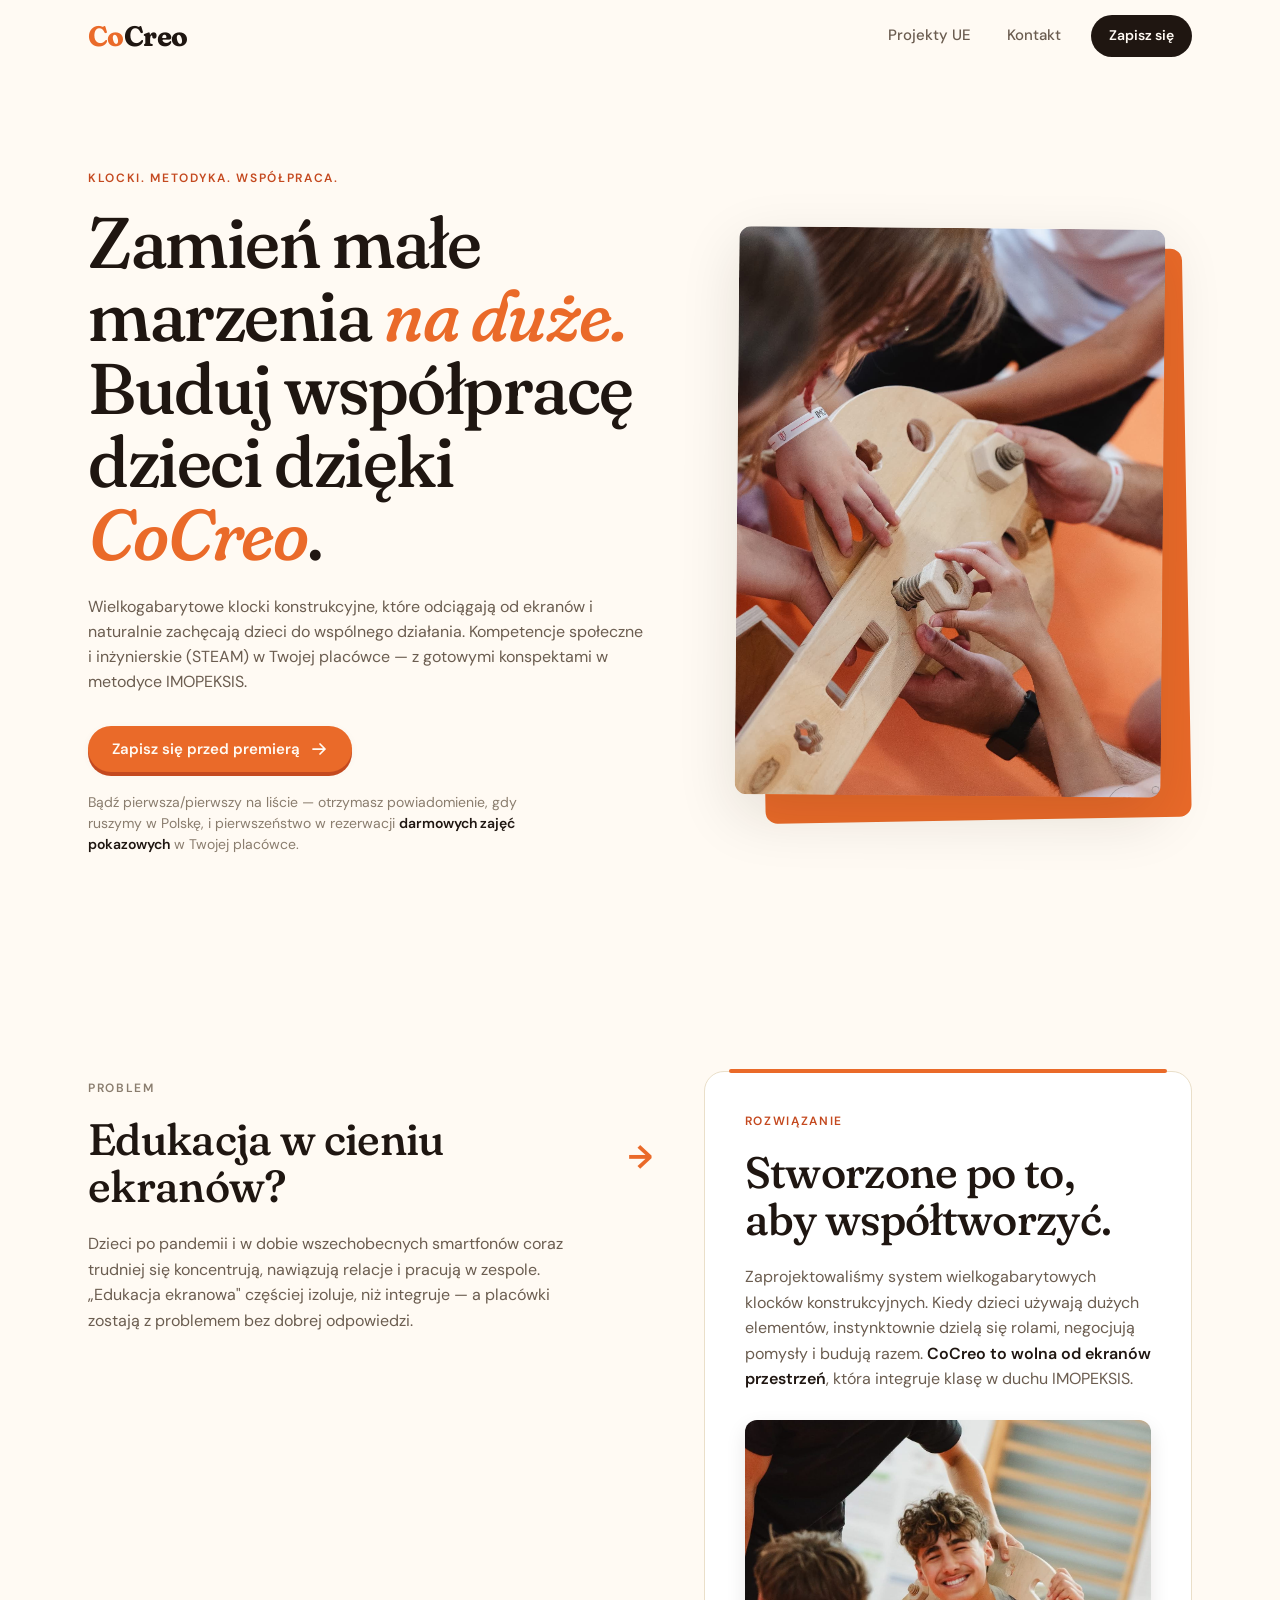
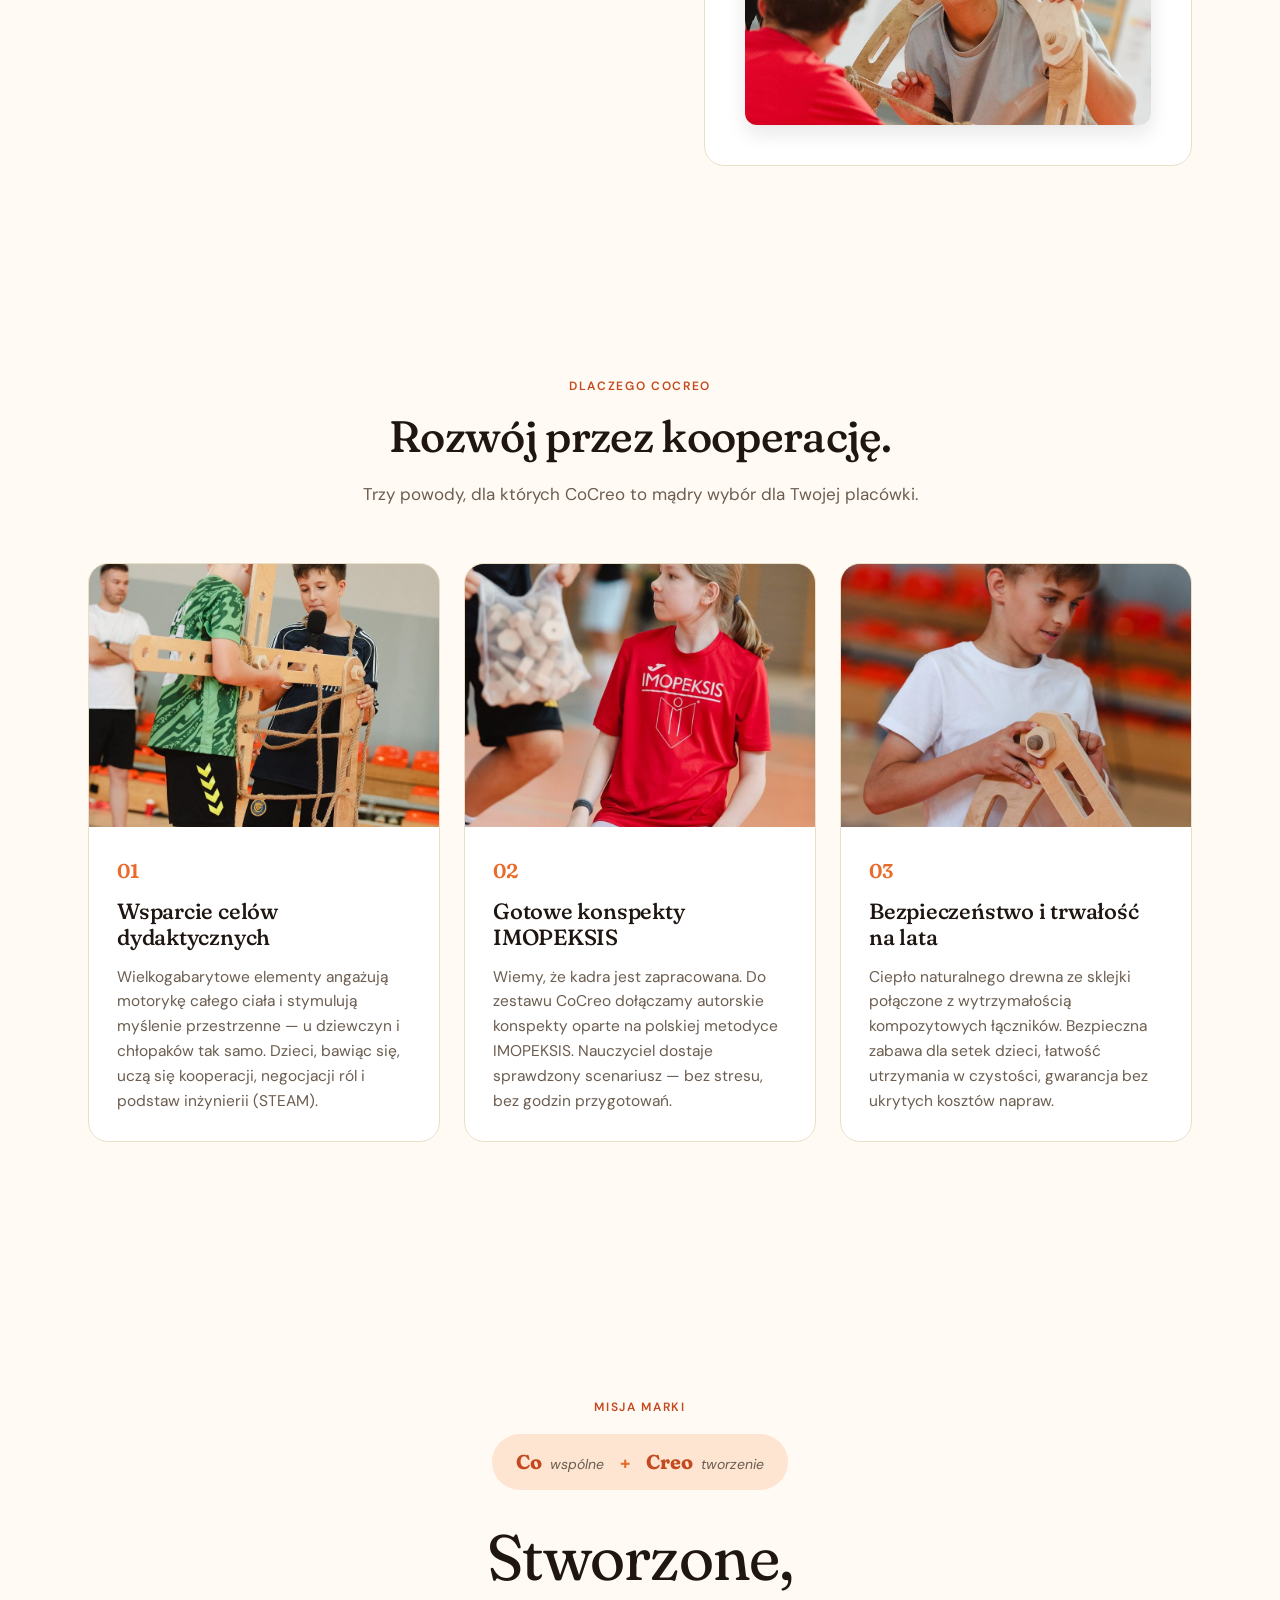
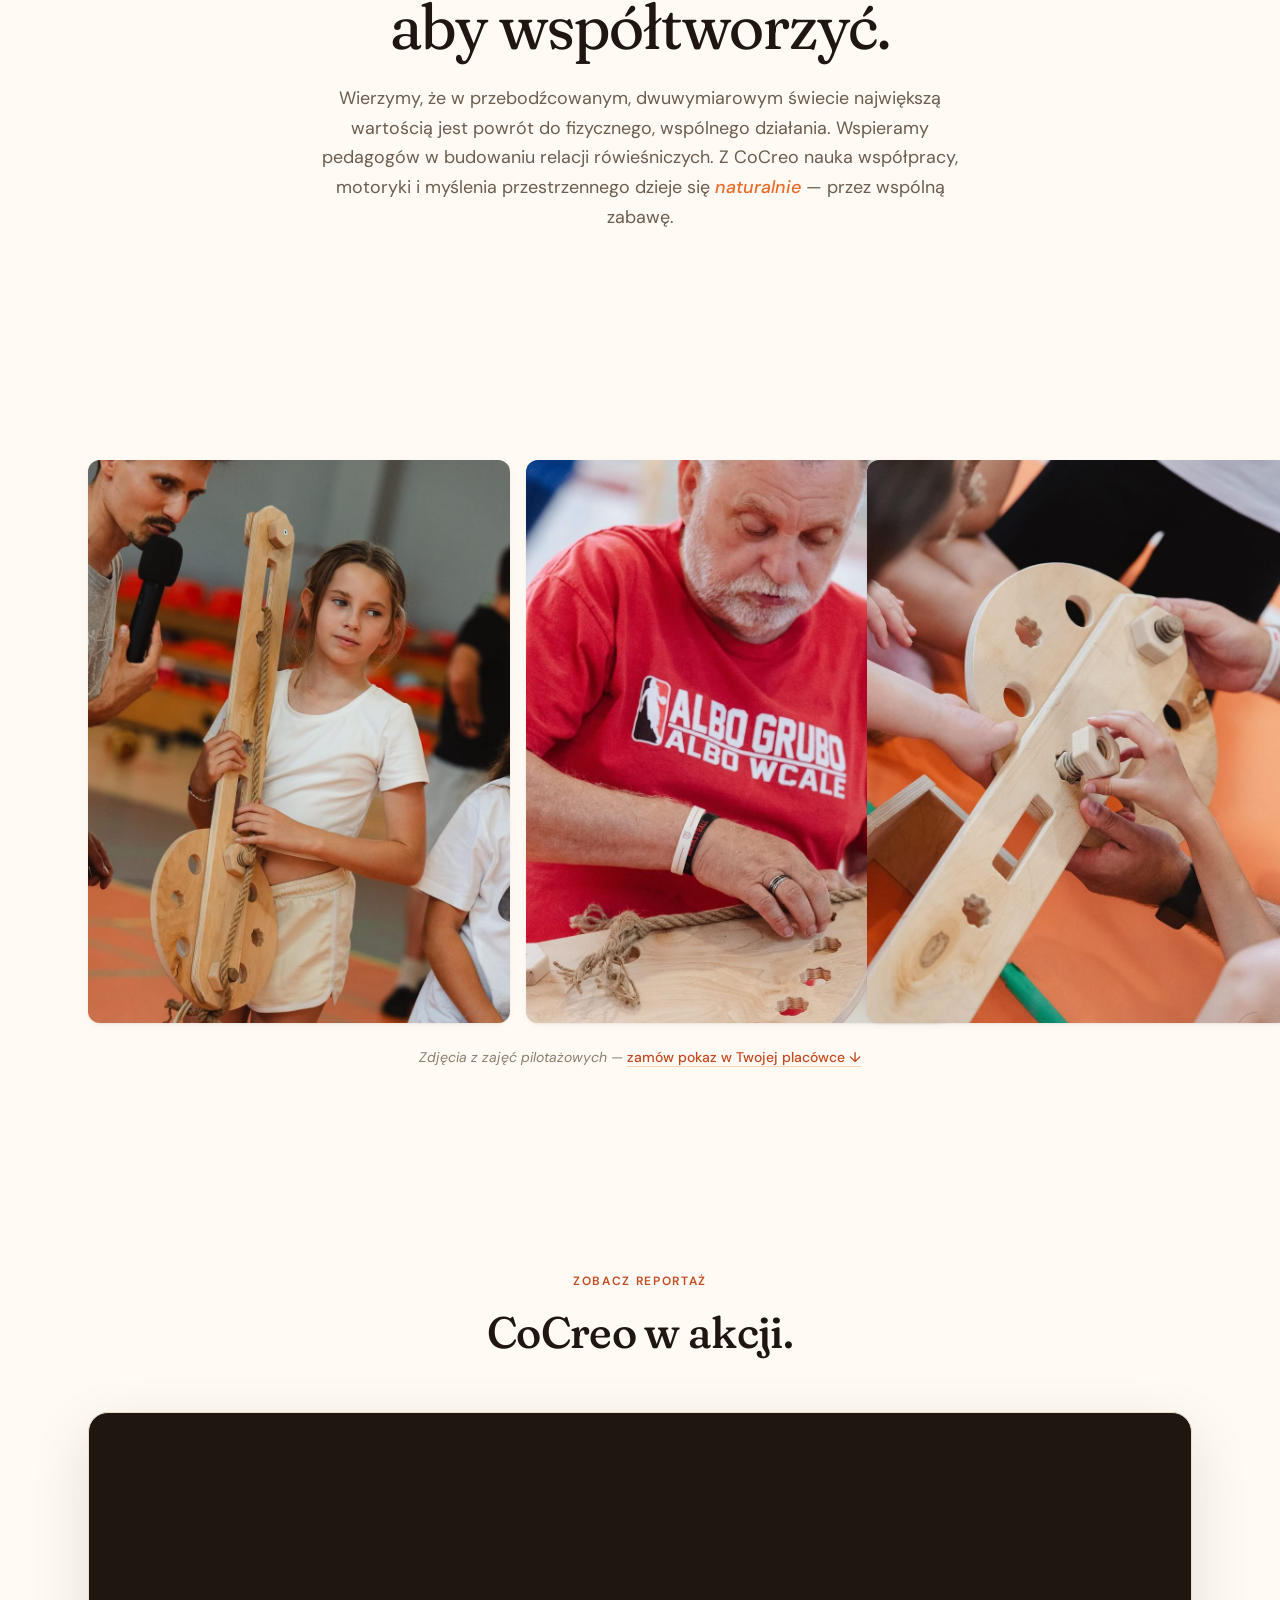
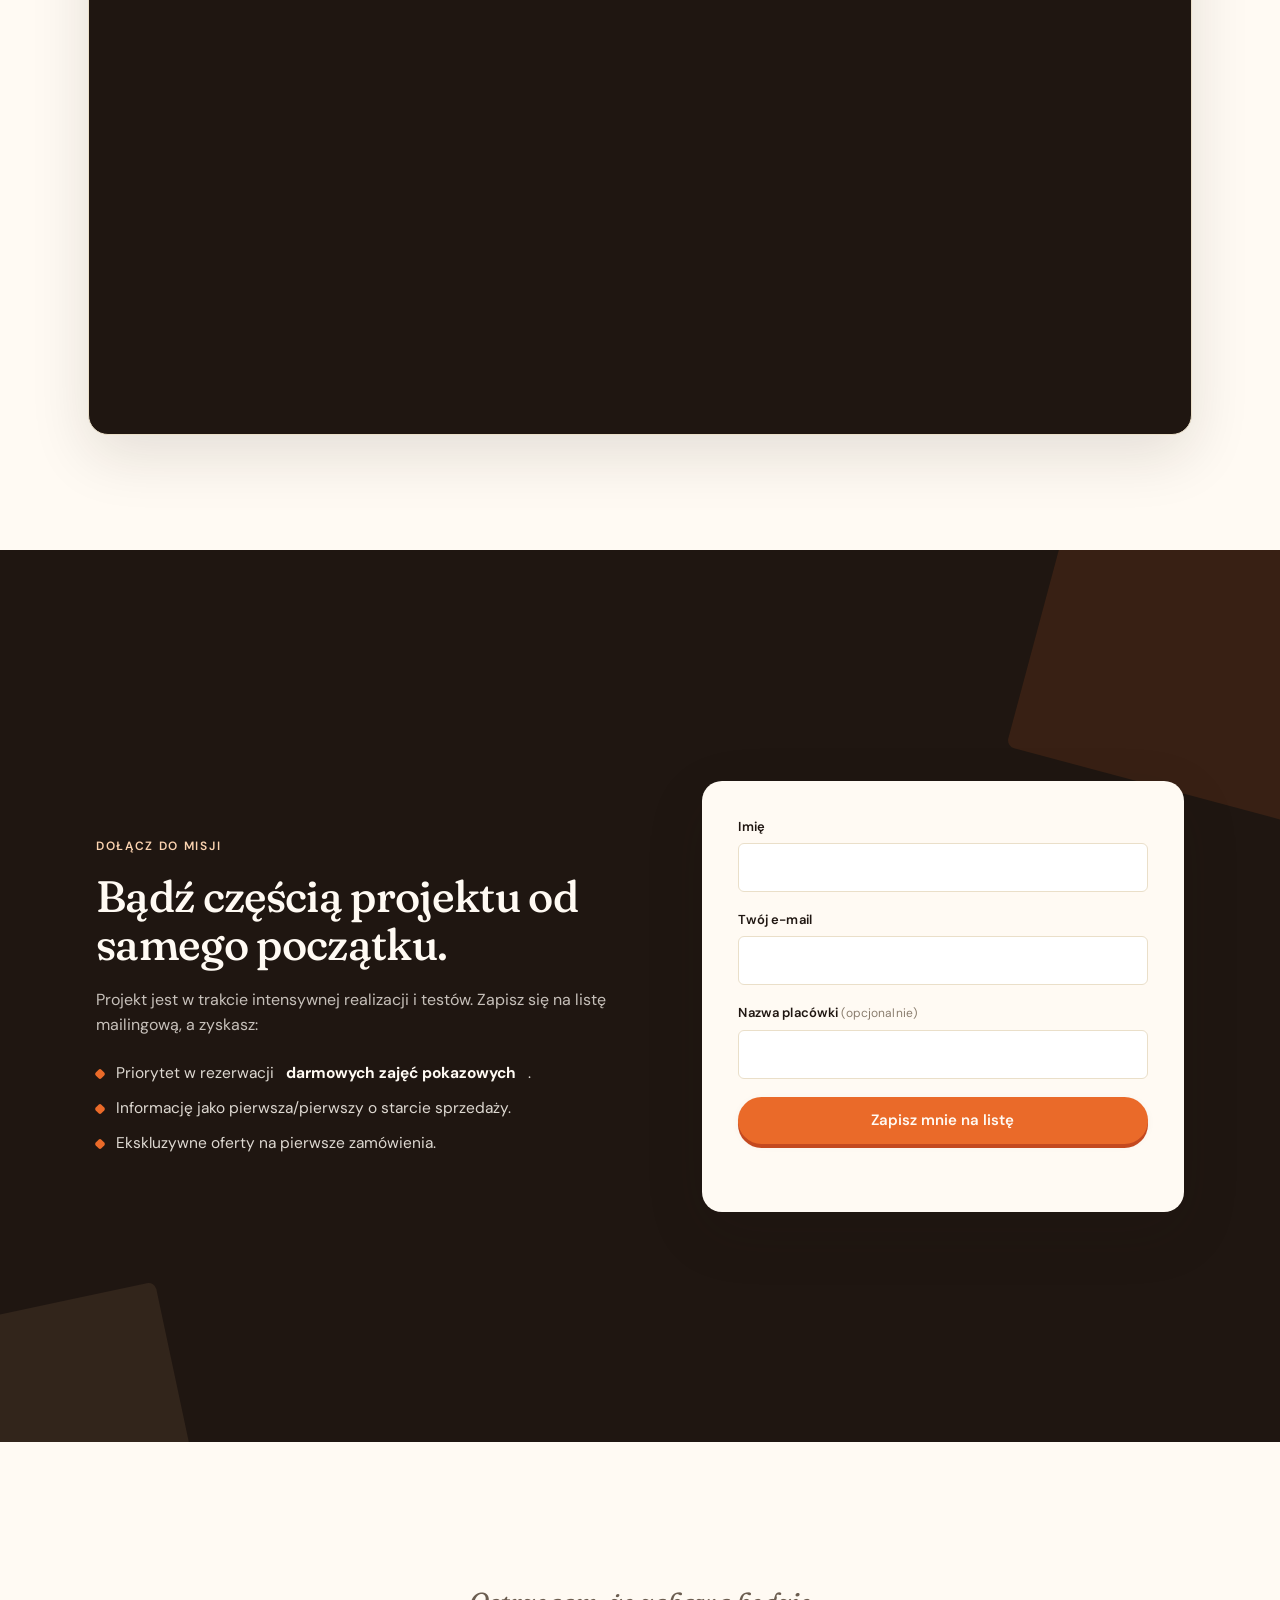
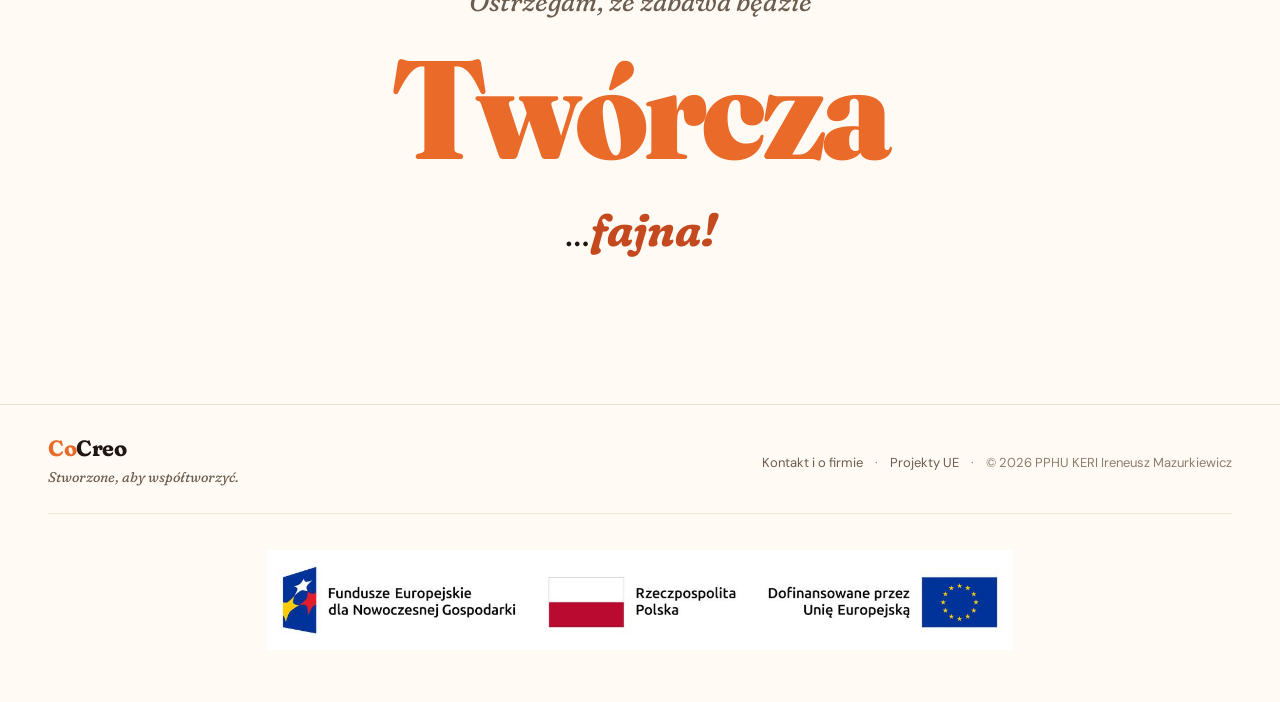
==== index.html @ 801288c1 "Dodanie plików wejściowych" ====
<!DOCTYPE html>
<html lang="pl">
<head>
  <meta charset="UTF-8" />
  <meta name="viewport" content="width=device-width, initial-scale=1.0" />
  <title>CoCreo — Stworzone, aby współtworzyć</title>
  <meta name="description" content="Wielkogabarytowe drewniane klocki konstrukcyjne CoCreo. Wsparcie kompetencji społecznych i STEAM w przedszkolach i szkołach — z gotowymi konspektami w metodyce IMOPEKSIS." />

  <!-- Open Graph -->
  <meta property="og:type" content="website" />
  <meta property="og:title" content="CoCreo — Stworzone, aby współtworzyć" />
  <meta property="og:description" content="Wielkogabarytowe drewniane klocki konstrukcyjne. Odciągają od ekranów. Zbliżają dzieci do siebie." />
  <meta property="og:locale" content="pl_PL" />

  <link rel="preconnect" href="https://fonts.googleapis.com" />
  <link rel="preconnect" href="https://fonts.gstatic.com" crossorigin />
  <link href="https://fonts.googleapis.com/css2?family=Fraunces:opsz,wght,SOFT@9..144,400;9..144,500;9..144,600;9..144,700;9..144,900&family=DM+Sans:opsz,wght@9..40,400;9..40,500;9..40,600;9..40,700&display=swap" rel="stylesheet" />

  <link rel="stylesheet" href="styles.css" />
</head>
<body>

  <!-- NAV -->
  <header class="site-nav" data-nav>
    <div class="nav-inner">
      <a class="wordmark" href="index.html" aria-label="CoCreo — strona główna">
        <span class="wordmark__co">Co</span><span class="wordmark__creo">Creo</span>
      </a>
      <nav class="nav-links" aria-label="Główna nawigacja">
        <a href="projekty-ue.html" class="nav-link">Projekty UE</a>
        <a href="kontakt.html" class="nav-link">Kontakt</a>
        <a href="#zapisz" class="nav-cta">Zapisz się</a>
      </nav>
    </div>
  </header>

  <main>

    <!-- HERO -->
    <section class="hero">
      <div class="hero__grid">
        <div class="hero__copy">
          <p class="eyebrow">Klocki. Metodyka. Współpraca.</p>
          <h1 class="hero__title">
            Zamień małe marzenia <span class="hl">na duże.</span><br />
            Buduj współpracę dzieci dzięki <em>CoCreo</em>.
          </h1>
          <p class="hero__sub">
            Wielkogabarytowe klocki konstrukcyjne, które odciągają od ekranów i naturalnie zachęcają dzieci do wspólnego działania. Kompetencje społeczne i inżynierskie (STEAM) w Twojej placówce — z gotowymi konspektami w metodyce IMOPEKSIS.
          </p>
          <a href="#zapisz" class="btn btn--primary">
            <span>Zapisz się przed premierą</span>
            <svg width="18" height="18" viewBox="0 0 18 18" fill="none" aria-hidden="true"><path d="M3 9h12M10 4l5 5-5 5" stroke="currentColor" stroke-width="1.75" stroke-linecap="round" stroke-linejoin="round"/></svg>
          </a>
          <p class="microcopy">
            Bądź pierwsza/pierwszy na liście — otrzymasz powiadomienie, gdy ruszymy w Polskę, i pierwszeństwo w rezerwacji <strong>darmowych zajęć pokazowych</strong> w Twojej placówce.
          </p>
        </div>

        <!-- Hero photo with signature accent block behind -->
        <div class="hero__visual">
          <div class="photo-frame photo-frame--hero">
            <span class="photo-frame__accent" aria-hidden="true"></span>
            <img
              src="images/hero-collab.jpg"
              alt="Dziecko i dorosły wspólnie skręcający wielkogabarytowy element CoCreo"
              width="1367" height="2048"
              fetchpriority="high" />
          </div>
        </div>
      </div>
    </section>

    <!-- PROBLEM / SOLUTION -->
    <section class="section split" id="problem">
      <div class="split__col split__col--problem">
        <p class="eyebrow eyebrow--muted">Problem</p>
        <h2 class="h2">Edukacja w cieniu ekranów?</h2>
        <p class="body-lg">
          Dzieci po pandemii i w dobie wszechobecnych smartfonów coraz trudniej się koncentrują, nawiązują relacje i pracują w zespole. „Edukacja ekranowa" częściej izoluje, niż integruje — a placówki zostają z problemem bez dobrej odpowiedzi.
        </p>
      </div>

      <div class="split__divider" aria-hidden="true">
        <span class="split__arrow">→</span>
      </div>

      <div class="split__col split__col--solution">
        <p class="eyebrow eyebrow--accent">Rozwiązanie</p>
        <h2 class="h2">Stworzone po to, aby współtworzyć.</h2>
        <p class="body-lg">
          Zaprojektowaliśmy system wielkogabarytowych klocków konstrukcyjnych. Kiedy dzieci używają dużych elementów, instynktownie dzielą się rolami, negocjują pomysły i budują razem. <strong>CoCreo to wolna od ekranów przestrzeń</strong>, która integruje klasę w duchu IMOPEKSIS.
        </p>
        <div class="split__photo">
          <img src="images/joy-teamwork.jpg"
               alt="Nastolatek z uśmiechem trzyma element CoCreo, kolega mu pomaga"
               width="1200" height="1797" loading="lazy" />
        </div>
      </div>
    </section>

    <!-- BENEFITS -->
    <section class="section benefits" id="korzysci">
      <header class="section__header">
        <p class="eyebrow">Dlaczego CoCreo</p>
        <h2 class="h2 h2--center">Rozwój przez kooperację.</h2>
        <p class="section__lede">Trzy powody, dla których CoCreo to mądry wybór dla Twojej placówki.</p>
      </header>

      <div class="cards">
        <article class="card">
          <div class="card__photo">
            <img src="images/building-scale.jpg"
                 alt="Dwóch chłopaków buduje wysoką konstrukcję z elementów CoCreo"
                 width="900" height="1348" loading="lazy" />
          </div>
          <div class="card__body-wrap">
            <div class="card__num">01</div>
            <h3 class="card__title">Wsparcie celów dydaktycznych</h3>
            <p class="card__body">
              Wielkogabarytowe elementy angażują motorykę całego ciała i stymulują myślenie przestrzenne — u dziewczyn i chłopaków tak samo. Dzieci, bawiąc się, uczą się kooperacji, negocjacji ról i podstaw inżynierii (STEAM).
            </p>
          </div>
        </article>

        <article class="card">
          <div class="card__photo">
            <img src="images/imopeksis-girl.jpg"
                 alt="Dziewczynka w koszulce IMOPEKSIS na sali gimnastycznej z elementami CoCreo"
                 width="900" height="1348" loading="lazy" />
          </div>
          <div class="card__body-wrap">
            <div class="card__num">02</div>
            <h3 class="card__title">Gotowe konspekty IMOPEKSIS</h3>
            <p class="card__body">
              Wiemy, że kadra jest zapracowana. Do zestawu CoCreo dołączamy autorskie konspekty oparte na polskiej metodyce IMOPEKSIS. Nauczyciel dostaje sprawdzony scenariusz — bez stresu, bez godzin przygotowań.
            </p>
          </div>
        </article>

        <article class="card">
          <div class="card__photo">
            <img src="images/element-close.jpg"
                 alt="Chłopiec trzymający zakrzywiony element CoCreo ze sklejki brzozowej"
                 width="900" height="1348" loading="lazy" />
          </div>
          <div class="card__body-wrap">
            <div class="card__num">03</div>
            <h3 class="card__title">Bezpieczeństwo i trwałość na lata</h3>
            <p class="card__body">
              Ciepło naturalnego drewna ze sklejki połączone z wytrzymałością kompozytowych łączników. Bezpieczna zabawa dla setek dzieci, łatwość utrzymania w czystości, gwarancja bez ukrytych kosztów napraw.
            </p>
          </div>
        </article>
      </div>
    </section>

    <!-- MISSION -->
    <section class="section mission" id="misja">
      <div class="mission__inner">
        <p class="eyebrow">Misja marki</p>
        <div class="mission__etymology">
          <span class="etym"><span class="etym__word">Co</span><span class="etym__def">wspólne</span></span>
          <span class="etym__plus" aria-hidden="true">+</span>
          <span class="etym"><span class="etym__word">Creo</span><span class="etym__def">tworzenie</span></span>
        </div>
        <h2 class="h2 h2--display">Stworzone, aby&nbsp;współtworzyć.</h2>
        <p class="mission__body">
          Wierzymy, że w przebodźcowanym, dwuwymiarowym świecie największą wartością jest powrót do fizycznego, wspólnego działania. Wspieramy pedagogów w budowaniu relacji rówieśniczych. Z CoCreo nauka współpracy, motoryki i myślenia przestrzennego dzieje się <em>naturalnie</em> — przez wspólną zabawę.
        </p>
      </div>
    </section>

    <!-- GALLERY -->
    <section class="section gallery" id="galeria" aria-label="Zdjęcia z zajęć">
      <div class="gallery__grid">
        <figure class="gallery__item gallery__item--tall">
          <img src="images/creative-instrument.jpg"
               alt="Dziewczynka trzyma zbudowany z elementów CoCreo instrument przypominający wielką gitarę"
               width="900" height="1348" loading="lazy" />
        </figure>
        <figure class="gallery__item">
          <img src="images/craft-albo-grubo.jpg"
               alt="Dorosły uczestnik zajęć skupiony nad okrągłym elementem konstrukcyjnym"
               width="900" height="1348" loading="lazy" />
        </figure>
        <figure class="gallery__item">
          <img src="images/hands-detail.jpg"
               alt="Ręce dzieci i dorosłego skręcające połączenie na dużej nakrętce"
               width="900" height="1348" loading="lazy" />
        </figure>
      </div>
      <p class="gallery__caption">
        Zdjęcia z zajęć pilotażowych — <a href="#zapisz">zamów pokaz w Twojej placówce ↓</a>
      </p>
    </section>

    <!-- VIDEO -->
    <section class="section video" id="reportaz">
      <header class="section__header">
        <p class="eyebrow">Zobacz reportaż</p>
        <h2 class="h2 h2--center">CoCreo w akcji.</h2>
      </header>
      <div class="video__frame">
        <iframe
          src="https://www.youtube-nocookie.com/embed/QQUBSK_2MPE"
          title="Reportaż CoCreo"
          frameborder="0"
          allow="accelerometer; autoplay; clipboard-write; encrypted-media; gyroscope; picture-in-picture; web-share"
          allowfullscreen
          loading="lazy"></iframe>
      </div>
    </section>

    <!-- SIGNUP -->
    <section class="section signup" id="zapisz">
      <div class="signup__inner">
        <div class="signup__copy">
          <p class="eyebrow eyebrow--on-dark">Dołącz do misji</p>
          <h2 class="h2 h2--on-dark">Bądź częścią projektu od samego początku.</h2>
          <p class="signup__lede">Projekt jest w trakcie intensywnej realizacji i testów. Zapisz się na listę mailingową, a zyskasz:</p>
          <ul class="perks">
            <li><span class="perks__dot" aria-hidden="true"></span>Priorytet w rezerwacji <strong>darmowych zajęć pokazowych</strong>.</li>
            <li><span class="perks__dot" aria-hidden="true"></span>Informację jako pierwsza/pierwszy o starcie sprzedaży.</li>
            <li><span class="perks__dot" aria-hidden="true"></span>Ekskluzywne oferty na pierwsze zamówienia.</li>
          </ul>
        </div>

        <!--
          TODO (Piotr): podmień action na własny endpoint Formspree.
          1) załóż konto na https://formspree.io (darmowe, 50 wysyłek/mies.)
          2) utwórz formularz, skopiuj URL typu https://formspree.io/f/xxxxxxx
          3) wklej niżej w action=""
          Alternatywy: basin.com, formsubmit.co, getform.io — składnia identyczna.
        -->
        <form class="signup__form"
              action="https://formspree.io/f/YOUR_FORM_ID"
              method="POST"
              data-signup-form>
          <div class="field">
            <label for="name">Imię</label>
            <input type="text" id="name" name="name" required autocomplete="given-name" />
          </div>
          <div class="field">
            <label for="email">Twój e-mail</label>
            <input type="email" id="email" name="email" required autocomplete="email" />
          </div>
          <div class="field">
            <label for="placowka">Nazwa placówki <span class="field__opt">(opcjonalnie)</span></label>
            <input type="text" id="placowka" name="placowka" autocomplete="organization" />
          </div>
          <button type="submit" class="btn btn--primary btn--full">
            Zapisz mnie na listę
          </button>
          <p class="form__status" data-form-status role="status" aria-live="polite"></p>
        </form>
      </div>
    </section>

    <!-- FINALE — rotating words -->
    <section class="finale" aria-label="Zapowiedź">
      <div class="finale__inner">
        <p class="finale__intro">Ostrzegam, że zabawa będzie</p>
        <h2 class="finale__word" aria-live="polite">
          <span class="finale__rotator" data-rotator>
            <span class="finale__slot">Wspólna</span>
          </span>
        </h2>
        <p class="finale__end">…<em>fajna!</em></p>
      </div>
    </section>

  </main>

  <!-- FOOTER -->
  <footer class="site-footer">
    <div class="footer__inner">
      <div class="footer__brand">
        <span class="wordmark wordmark--sm"><span class="wordmark__co">Co</span><span class="wordmark__creo">Creo</span></span>
        <p class="footer__tag">Stworzone, aby współtworzyć.</p>
      </div>
      <div class="footer__meta">
        <a href="kontakt.html">Kontakt i o firmie</a>
        <span aria-hidden="true">·</span>
        <a href="projekty-ue.html">Projekty UE</a>
        <span aria-hidden="true">·</span>
        <span>© <span data-year>2026</span> PPHU KERI Ireneusz Mazurkiewicz</span>
      </div>
    </div>
    <div class="footer__eu">
      <a href="projekty-ue.html" class="footer__eu-link" aria-label="Informacje o projekcie unijnym CoCreo">
        <img src="images/eu-logos.png"
             alt="Fundusze Europejskie dla Nowoczesnej Gospodarki · Rzeczpospolita Polska · Dofinansowane przez Unię Europejską"
             width="1280" height="172" loading="lazy" />
      </a>
    </div>
  </footer>

  <script src="script.js" defer></script>
</body>
</html>
---- styles.css ----
/* =========================================================
   CoCreo — styles
   Design language: modular blocks that reference the product.
   Palette: warm cream, deep ink, pumpkin orange, wood accents.
   ========================================================= */

/* ----- Tokens ----- */
:root {
  --bg:            #FFFAF3;
  --bg-alt:        #FFFFFF;
  --bg-dark:       #1F1611;
  --ink:           #1F1611;
  --ink-muted:     #6B5D50;
  --ink-soft:      #8A7D6E;
  --line:          #EADFC9;
  --line-soft:     #F1E8D4;

  --accent:        #EA6A29;   /* pumpkin orange */
  --accent-deep:   #C4491F;
  --accent-tint:   #FDE5D1;
  --accent-glow:   #FBD3B0;

  --wood-1:        #E8CBA0;
  --wood-2:        #D2A876;
  --wood-3:        #A8763E;

  --radius-sm:     6px;
  --radius:        12px;
  --radius-lg:     20px;

  --shadow-sm:     0 1px 2px rgba(31,22,17,.06), 0 2px 8px rgba(31,22,17,.04);
  --shadow-md:     0 8px 24px rgba(31,22,17,.08);
  --shadow-lg:     0 20px 60px rgba(31,22,17,.12);

  --nav-h:         72px;
  --max-w:         1200px;
  --gutter:        clamp(20px, 4vw, 48px);

  --font-display:  'Fraunces', 'Georgia', serif;
  --font-body:     'DM Sans', system-ui, -apple-system, 'Segoe UI', sans-serif;

  --ease:          cubic-bezier(.22, 1, .36, 1);
}

/* ----- Reset ----- */
*, *::before, *::after { box-sizing: border-box; }
* { margin: 0; }
html { scroll-behavior: smooth; -webkit-text-size-adjust: 100%; }
body {
  font-family: var(--font-body);
  font-size: 17px;
  line-height: 1.55;
  color: var(--ink);
  background: var(--bg);
  -webkit-font-smoothing: antialiased;
  text-rendering: optimizeLegibility;
}
img, svg, iframe { display: block; max-width: 100%; }
a { color: inherit; text-decoration: none; }
button { font: inherit; cursor: pointer; border: 0; background: none; color: inherit; }
input { font: inherit; color: inherit; }

/* ----- Type primitives ----- */
.eyebrow {
  font-family: var(--font-body);
  font-size: 12px;
  font-weight: 600;
  letter-spacing: .14em;
  text-transform: uppercase;
  color: var(--accent-deep);
  margin-bottom: 18px;
}
.eyebrow--muted   { color: var(--ink-soft); }
.eyebrow--accent  { color: var(--accent-deep); }
.eyebrow--on-dark { color: var(--accent-glow); }

.h2 {
  font-family: var(--font-display);
  font-optical-sizing: auto;
  font-variation-settings: "SOFT" 60;
  font-weight: 500;
  font-size: clamp(28px, 3.6vw, 44px);
  line-height: 1.08;
  letter-spacing: -0.015em;
  color: var(--ink);
  margin-bottom: 20px;
}
.h2--center    { text-align: center; margin-inline: auto; max-width: 20ch; }
.h2--display   { font-size: clamp(38px, 5.2vw, 64px); font-weight: 400; }
.h2--on-dark   { color: #FFFAF3; }
.h2 em         { font-style: italic; font-variation-settings: "SOFT" 100; color: var(--accent); }

.body-lg {
  font-size: clamp(16px, 1.15vw, 18px);
  line-height: 1.6;
  color: var(--ink-muted);
}
.body-lg strong { color: var(--ink); font-weight: 600; }
.body-lg + .body-lg { margin-top: 14px; }

.hl {
  color: var(--accent);
  font-style: italic;
  font-variation-settings: "SOFT" 100;
}

/* ----- Wordmark ----- */
.wordmark {
  font-family: var(--font-display);
  font-weight: 700;
  font-size: 28px;
  letter-spacing: -0.02em;
  line-height: 1;
  display: inline-flex;
  align-items: baseline;
}
.wordmark__co   { color: var(--accent); font-variation-settings: "SOFT" 100; }
.wordmark__creo { color: var(--ink); font-variation-settings: "SOFT" 100; }
.wordmark--sm   { font-size: 22px; }

/* ----- Buttons ----- */
.btn {
  display: inline-flex;
  align-items: center;
  gap: 10px;
  padding: 14px 24px;
  border-radius: 999px;
  font-weight: 600;
  font-size: 15px;
  line-height: 1;
  transition: transform .2s var(--ease), background .2s var(--ease), box-shadow .2s var(--ease);
  will-change: transform;
}
.btn--primary {
  background: var(--accent);
  color: #FFFAF3;
  box-shadow: 0 4px 0 var(--accent-deep), var(--shadow-sm);
}
.btn--primary:hover {
  background: var(--accent-deep);
  box-shadow: 0 2px 0 var(--accent-deep), var(--shadow-md);
  transform: translateY(2px);
}
.btn--primary:active { transform: translateY(4px); box-shadow: 0 0 0 var(--accent-deep); }
.btn--full { width: 100%; justify-content: center; padding: 16px 24px; }

/* ----- Nav ----- */
.site-nav {
  position: sticky;
  top: 0;
  z-index: 100;
  background: color-mix(in srgb, var(--bg) 92%, transparent);
  backdrop-filter: saturate(180%) blur(12px);
  -webkit-backdrop-filter: saturate(180%) blur(12px);
  border-bottom: 1px solid transparent;
  transition: border-color .3s var(--ease), background .3s var(--ease);
}
.site-nav.is-scrolled {
  border-color: var(--line);
}
.nav-inner {
  max-width: var(--max-w);
  margin: 0 auto;
  padding: 0 var(--gutter);
  height: var(--nav-h);
  display: flex;
  align-items: center;
  justify-content: space-between;
  gap: 24px;
}
.nav-links {
  display: flex;
  align-items: center;
  gap: 8px;
}
.nav-link {
  padding: 8px 14px;
  border-radius: 999px;
  font-size: 15px;
  font-weight: 500;
  color: var(--ink-muted);
  transition: color .2s var(--ease), background .2s var(--ease);
}
.nav-link:hover { color: var(--ink); background: var(--accent-tint); }
.nav-link.is-active {
  color: var(--accent-deep);
  background: var(--accent-tint);
  font-weight: 600;
}
.nav-cta {
  margin-left: 8px;
  padding: 10px 18px;
  border-radius: 999px;
  background: var(--ink);
  color: var(--bg);
  font-size: 14px;
  font-weight: 600;
  transition: background .2s var(--ease), transform .2s var(--ease);
}
.nav-cta:hover { background: var(--accent-deep); transform: translateY(-1px); }

/* ----- Section shell ----- */
.section {
  padding: clamp(64px, 9vw, 120px) var(--gutter);
  max-width: var(--max-w);
  margin: 0 auto;
}
.section__header {
  text-align: center;
  max-width: 640px;
  margin: 0 auto 56px;
}
.section__lede {
  font-size: 17px;
  color: var(--ink-muted);
  margin-top: 12px;
}

/* ==========================================================
   HERO
   ========================================================== */
.hero {
  position: relative;
  padding: clamp(48px, 8vw, 96px) var(--gutter) clamp(64px, 10vw, 120px);
  max-width: var(--max-w);
  margin: 0 auto;
  overflow: hidden;
}
.hero__grid {
  display: grid;
  grid-template-columns: 1.15fr 1fr;
  gap: clamp(32px, 5vw, 72px);
  align-items: center;
}
.hero__title {
  font-family: var(--font-display);
  font-optical-sizing: auto;
  font-variation-settings: "SOFT" 60;
  font-weight: 500;
  font-size: clamp(38px, 5.6vw, 72px);
  line-height: 1.02;
  letter-spacing: -0.02em;
  color: var(--ink);
  margin: 8px 0 24px;
}
.hero__title em {
  font-style: italic;
  color: var(--accent);
  font-variation-settings: "SOFT" 100;
}
.hero__sub {
  font-size: clamp(16px, 1.25vw, 19px);
  line-height: 1.55;
  color: var(--ink-muted);
  max-width: 52ch;
  margin-bottom: 32px;
}
.microcopy {
  margin-top: 20px;
  font-size: 14px;
  color: var(--ink-soft);
  max-width: 44ch;
  line-height: 1.5;
}
.microcopy strong { color: var(--ink); font-weight: 600; }

/* ----- Photo frames — hero uses a photo with an orange accent block behind
   as a nod to the "blocks" language, keeping some design signature ----- */
.hero__visual {
  position: relative;
  min-height: 520px;
  display: flex;
  align-items: center;
  justify-content: center;
}
.photo-frame {
  position: relative;
  display: block;
}
.photo-frame img {
  display: block;
  width: 100%;
  height: auto;
  border-radius: var(--radius);
  box-shadow: var(--shadow-lg);
  position: relative;
  z-index: 2;
}
.photo-frame__accent {
  position: absolute;
  inset: 0;
  border-radius: var(--radius);
  background: var(--accent);
  transform: translate(24px, 24px) rotate(-1.5deg);
  z-index: 1;
  transition: transform .6s var(--ease);
}
.photo-frame:hover .photo-frame__accent {
  transform: translate(18px, 18px) rotate(-2.5deg);
}
.photo-frame--hero {
  width: 88%;
  max-width: 440px;
  transform: rotate(0.5deg);
}
.photo-frame--hero img { aspect-ratio: 3/4; object-fit: cover; }

/* ==========================================================
   PROBLEM / SOLUTION split
   ========================================================== */
.split {
  display: grid;
  grid-template-columns: 1fr auto 1fr;
  gap: clamp(24px, 4vw, 56px);
  align-items: start;
  padding-block: clamp(56px, 8vw, 96px);
}
.split__col--problem { padding-top: 8px; }
.split__col--solution {
  background: var(--bg-alt);
  border-radius: var(--radius-lg);
  padding: 40px;
  border: 1px solid var(--line);
  position: relative;
}
.split__col--solution::before {
  content: '';
  position: absolute;
  top: -3px; left: 24px; right: 24px;
  height: 4px;
  background: var(--accent);
  border-radius: 4px;
}
.split__divider {
  padding-top: 60px;
  color: var(--accent);
  font-size: 32px;
  font-weight: 700;
}
.split__arrow {
  display: inline-block;
  transform: translateY(2px);
}

/* ==========================================================
   Benefits cards
   ========================================================== */
.cards {
  display: grid;
  grid-template-columns: repeat(3, 1fr);
  gap: 24px;
}
.card {
  background: var(--bg-alt);
  border: 1px solid var(--line);
  border-radius: var(--radius-lg);
  display: flex;
  flex-direction: column;
  transition: transform .3s var(--ease), box-shadow .3s var(--ease), border-color .3s var(--ease);
  position: relative;
  overflow: hidden;
}
.card:hover {
  transform: translateY(-4px);
  box-shadow: var(--shadow-md);
  border-color: var(--accent-glow);
}
.card__photo {
  position: relative;
  aspect-ratio: 4 / 3;
  overflow: hidden;
  background: var(--wood-1);
}
.card__photo img {
  width: 100%;
  height: 100%;
  object-fit: cover;
  object-position: center 30%;
  transition: transform .6s var(--ease);
}
.card:hover .card__photo img { transform: scale(1.04); }
.card__body-wrap {
  padding: 28px 28px 28px;
  display: flex;
  flex-direction: column;
  flex: 1;
}
.card__num {
  font-family: var(--font-display);
  font-weight: 600;
  font-size: 20px;
  color: var(--accent);
  margin-bottom: 12px;
  font-variation-settings: "SOFT" 100;
  letter-spacing: -0.02em;
}
.card__title {
  font-family: var(--font-display);
  font-weight: 500;
  font-size: 22px;
  line-height: 1.2;
  color: var(--ink);
  margin-bottom: 14px;
  letter-spacing: -0.01em;
  font-variation-settings: "SOFT" 80;
}
.card__body {
  color: var(--ink-muted);
  font-size: 15.5px;
  line-height: 1.6;
  flex: 1;
}

/* ----- Photo inside "Rozwiązanie" panel ----- */
.split__photo {
  margin-top: 28px;
  border-radius: var(--radius);
  overflow: hidden;
  aspect-ratio: 4 / 3;
  box-shadow: 0 8px 20px rgba(31,22,17,.10);
}
.split__photo img {
  width: 100%;
  height: 100%;
  object-fit: cover;
  object-position: center 30%;
  display: block;
}

/* ==========================================================
   Gallery mosaic — 3 photos before video
   ========================================================== */
.gallery {
  padding-block: clamp(48px, 7vw, 88px);
}
.gallery__grid {
  display: grid;
  grid-template-columns: 1.3fr 1fr 1fr;
  gap: 16px;
  align-items: stretch;
}
.gallery__item {
  position: relative;
  overflow: hidden;
  border-radius: var(--radius);
  aspect-ratio: 3 / 4;
  margin: 0;
  box-shadow: var(--shadow-sm);
  background: var(--wood-1);
}
.gallery__item img {
  width: 100%;
  height: 100%;
  object-fit: cover;
  display: block;
  transition: transform .6s var(--ease);
}
.gallery__item:hover img { transform: scale(1.05); }
.gallery__item--tall { aspect-ratio: 3 / 4; }
.gallery__caption {
  margin-top: 24px;
  text-align: center;
  font-size: 14px;
  color: var(--ink-soft);
  font-style: italic;
}
.gallery__caption a {
  color: var(--accent-deep);
  border-bottom: 1px solid var(--accent-glow);
  font-style: normal;
  font-weight: 500;
  transition: color .2s var(--ease), border-color .2s var(--ease);
}
.gallery__caption a:hover {
  color: var(--accent);
  border-color: var(--accent);
}

/* ==========================================================
   Mission
   ========================================================== */
.mission {
  text-align: center;
  padding-block: clamp(80px, 12vw, 140px);
}
.mission__inner {
  max-width: 720px;
  margin: 0 auto;
}
.mission__etymology {
  display: inline-flex;
  align-items: baseline;
  gap: 16px;
  margin-bottom: 32px;
  padding: 12px 24px;
  background: var(--accent-tint);
  border-radius: 999px;
}
.etym {
  display: inline-flex;
  align-items: baseline;
  gap: 8px;
}
.etym__word {
  font-family: var(--font-display);
  font-weight: 700;
  font-size: 20px;
  color: var(--accent-deep);
  font-variation-settings: "SOFT" 100;
}
.etym__def {
  font-size: 14px;
  color: var(--ink-muted);
  font-style: italic;
}
.etym__plus {
  color: var(--accent);
  font-weight: 700;
  font-size: 18px;
}
.mission__body {
  font-size: clamp(17px, 1.4vw, 20px);
  line-height: 1.65;
  color: var(--ink-muted);
  max-width: 56ch;
  margin: 24px auto 0;
}
.mission__body em { color: var(--accent); font-style: italic; font-weight: 500; }

/* ==========================================================
   Video
   ========================================================== */
.video__frame {
  position: relative;
  padding-bottom: 56.25%;
  height: 0;
  border-radius: var(--radius-lg);
  overflow: hidden;
  box-shadow: var(--shadow-lg);
  border: 1px solid var(--line);
  background: var(--ink);
}
.video__frame iframe {
  position: absolute;
  inset: 0;
  width: 100%;
  height: 100%;
  border: 0;
}

/* ==========================================================
   Signup — the dark orange band
   ========================================================== */
.signup {
  background: var(--bg-dark);
  color: #FFFAF3;
  max-width: none;
  border-radius: 0;
  position: relative;
  overflow: hidden;
}
.signup::before {
  /* Subtle decorative blocks in bg */
  content: '';
  position: absolute;
  top: -60px; right: -60px;
  width: 300px; height: 300px;
  background: var(--accent);
  border-radius: 8px;
  transform: rotate(15deg);
  opacity: .12;
  pointer-events: none;
}
.signup::after {
  content: '';
  position: absolute;
  bottom: -80px; left: -40px;
  width: 220px; height: 220px;
  background: var(--wood-2);
  border-radius: 8px;
  transform: rotate(-12deg);
  opacity: .10;
  pointer-events: none;
}
.signup__inner {
  max-width: var(--max-w);
  margin: 0 auto;
  padding: clamp(64px, 9vw, 120px) var(--gutter);
  display: grid;
  grid-template-columns: 1.1fr 1fr;
  gap: clamp(40px, 6vw, 80px);
  align-items: center;
  position: relative;
  z-index: 1;
}
.signup__copy .h2 { max-width: 18ch; }
.signup__lede {
  color: rgba(255, 250, 243, 0.75);
  font-size: 16px;
  margin: 20px 0 24px;
}
.perks {
  list-style: none;
  padding: 0;
  display: flex;
  flex-direction: column;
  gap: 12px;
  color: rgba(255, 250, 243, 0.85);
}
.perks li {
  display: flex;
  align-items: flex-start;
  gap: 12px;
  font-size: 15.5px;
  line-height: 1.5;
}
.perks li strong { color: #FFFAF3; }
.perks__dot {
  width: 8px; height: 8px;
  background: var(--accent);
  border-radius: 2px;
  margin-top: 8px;
  flex-shrink: 0;
  transform: rotate(45deg);
}

/* Form */
.signup__form {
  background: var(--bg);
  color: var(--ink);
  padding: 36px;
  border-radius: var(--radius-lg);
  box-shadow: var(--shadow-lg);
}
.field {
  margin-bottom: 18px;
  display: flex;
  flex-direction: column;
}
.field label {
  font-size: 13px;
  font-weight: 600;
  color: var(--ink);
  margin-bottom: 6px;
  letter-spacing: .01em;
}
.field__opt {
  color: var(--ink-soft);
  font-weight: 400;
  font-size: 12px;
}
.field input {
  padding: 12px 14px;
  border: 1.5px solid var(--line);
  border-radius: var(--radius-sm);
  background: var(--bg-alt);
  font-size: 15px;
  transition: border-color .2s var(--ease), box-shadow .2s var(--ease);
}
.field input:focus {
  outline: 0;
  border-color: var(--accent);
  box-shadow: 0 0 0 3px var(--accent-glow);
}
.form__status {
  font-size: 14px;
  margin-top: 12px;
  min-height: 20px;
}
.form__status.is-success { color: #2C7A47; }
.form__status.is-error   { color: var(--accent-deep); }

/* ==========================================================
   Finale — rotating word
   ========================================================== */
.finale {
  padding: clamp(80px, 12vw, 140px) var(--gutter);
  text-align: center;
  background: var(--bg);
}
.finale__inner {
  max-width: 720px;
  margin: 0 auto;
}
.finale__intro {
  font-family: var(--font-display);
  font-weight: 400;
  font-style: italic;
  font-size: clamp(20px, 2.2vw, 26px);
  color: var(--ink-muted);
  font-variation-settings: "SOFT" 100;
}
.finale__word {
  font-family: var(--font-display);
  font-weight: 900;
  font-size: clamp(64px, 12vw, 140px);
  line-height: 1;
  color: var(--accent);
  margin: 16px 0;
  height: 1em;
  overflow: hidden;
  position: relative;
  letter-spacing: -0.03em;
  font-variation-settings: "SOFT" 30;
}
.finale__rotator {
  display: block;
  position: relative;
  height: 1em;
}
.finale__slot {
  display: block;
  animation: slotIn .6s var(--ease);
}
@keyframes slotIn {
  from { transform: translateY(100%); opacity: 0; }
  to   { transform: translateY(0);    opacity: 1; }
}
.finale__end {
  font-family: var(--font-display);
  font-weight: 400;
  font-size: clamp(24px, 2.6vw, 32px);
  color: var(--ink);
  font-variation-settings: "SOFT" 100;
}
.finale__end em {
  font-style: italic;
  color: var(--accent-deep);
  font-weight: 700;
  font-size: 1.4em;
}

/* ==========================================================
   Kontakt page — page hero + about + contact
   ========================================================== */
.page-hero {
  max-width: var(--max-w);
  margin: 0 auto;
  padding: clamp(56px, 8vw, 96px) var(--gutter) clamp(24px, 4vw, 40px);
}
.page-hero__inner {
  max-width: 720px;
}
.page-hero__title {
  font-family: var(--font-display);
  font-optical-sizing: auto;
  font-variation-settings: "SOFT" 60;
  font-weight: 500;
  font-size: clamp(36px, 5vw, 60px);
  line-height: 1.05;
  letter-spacing: -0.02em;
  color: var(--ink);
  margin: 8px 0 20px;
}
.page-hero__sub {
  font-size: clamp(16px, 1.2vw, 19px);
  color: var(--ink-muted);
  line-height: 1.6;
  max-width: 60ch;
}

.about__grid {
  display: grid;
  grid-template-columns: 1fr 1fr;
  gap: clamp(32px, 5vw, 64px) clamp(40px, 6vw, 80px);
}
.about__block .h2 { max-width: 22ch; }

.contact {
  padding-block: clamp(48px, 7vw, 96px);
}
.contact__inner {
  display: grid;
  grid-template-columns: 1.2fr 1fr;
  gap: clamp(32px, 5vw, 64px);
  align-items: center;
}
.contact__card {
  background: var(--bg-alt);
  border: 1px solid var(--line);
  border-radius: var(--radius-lg);
  padding: clamp(32px, 4vw, 48px);
  box-shadow: var(--shadow-sm);
}
.contact__details {
  margin: 24px 0 32px;
  display: flex;
  flex-direction: column;
  gap: 16px;
}
.contact__row {
  display: grid;
  grid-template-columns: 90px 1fr;
  gap: 20px;
  padding-bottom: 16px;
  border-bottom: 1px solid var(--line-soft);
}
.contact__row:last-child { border-bottom: 0; padding-bottom: 0; }
.contact__row dt {
  font-size: 12px;
  font-weight: 600;
  color: var(--ink-soft);
  letter-spacing: .12em;
  text-transform: uppercase;
  padding-top: 3px;
}
.contact__row dd {
  font-size: 16px;
  color: var(--ink);
  line-height: 1.4;
  margin: 0;
}
.contact__visual {
  display: flex;
  align-items: center;
  justify-content: center;
}
.photo-frame--contact {
  width: 88%;
  max-width: 360px;
  transform: rotate(-1deg);
}
.photo-frame--contact img { aspect-ratio: 3/4; object-fit: cover; }

/* ==========================================================
   Footer
   ========================================================== */
.site-footer {
  border-top: 1px solid var(--line);
  padding: 32px var(--gutter);
  background: var(--bg);
}
.footer__inner {
  max-width: var(--max-w);
  margin: 0 auto;
  display: flex;
  justify-content: space-between;
  align-items: center;
  gap: 24px;
  flex-wrap: wrap;
}
.footer__tag {
  font-family: var(--font-display);
  font-style: italic;
  font-size: 14px;
  color: var(--ink-muted);
  margin-top: 4px;
  font-variation-settings: "SOFT" 100;
}
.footer__meta {
  display: flex;
  align-items: center;
  gap: 12px;
  font-size: 13px;
  color: var(--ink-soft);
}
.footer__meta a {
  color: var(--ink-muted);
  transition: color .2s var(--ease);
}
.footer__meta a:hover { color: var(--accent-deep); }

/* ----- Footer EU logo strip (required beneficiary disclosure) ----- */
.footer__eu {
  max-width: var(--max-w);
  margin: 0 auto;
  padding: 24px var(--gutter) 8px;
  border-top: 1px solid var(--line-soft);
  margin-top: 24px;
}
.footer__eu-link {
  display: block;
  max-width: 780px;
  margin: 0 auto;
  padding: 12px 16px;
  border-radius: var(--radius-sm);
  transition: background .2s var(--ease), transform .2s var(--ease);
}
.footer__eu-link:hover {
  background: rgba(255, 255, 255, 0.6);
  transform: translateY(-1px);
}
.footer__eu-link img {
  width: 100%;
  height: auto;
  display: block;
}

/* ==========================================================
   EU Projects page
   ========================================================== */
.eu-hero {
  background: var(--bg-alt);
  padding: 40px var(--gutter);
  border-bottom: 1px solid var(--line);
}
.eu-hero__inner {
  max-width: 900px;
  margin: 0 auto;
}
.eu-hero__inner img {
  width: 100%;
  height: auto;
  display: block;
}

.eu-intro {
  padding-block: clamp(56px, 8vw, 88px) clamp(24px, 4vw, 40px);
  max-width: 880px;
}
.eu-intro__inner {
  max-width: 720px;
}
.eu-intro__title {
  font-family: var(--font-display);
  font-optical-sizing: auto;
  font-variation-settings: "SOFT" 60;
  font-weight: 500;
  font-size: clamp(32px, 4.4vw, 52px);
  line-height: 1.06;
  letter-spacing: -0.02em;
  color: var(--ink);
  margin: 8px 0 24px;
}
.eu-intro__lede {
  font-size: clamp(16px, 1.2vw, 18px);
  color: var(--ink-muted);
  line-height: 1.6;
}
.eu-intro__lede strong { color: var(--ink); font-weight: 600; }

.eu-project-title {
  margin: 24px 0 0;
  padding: 24px 28px;
  background: var(--accent-tint);
  border-left: 4px solid var(--accent);
  border-radius: var(--radius);
  font-family: var(--font-display);
  font-style: italic;
  font-size: clamp(18px, 1.6vw, 22px);
  line-height: 1.35;
  color: var(--ink);
  font-variation-settings: "SOFT" 100;
  quotes: none;
}

.eu-details {
  padding-block: clamp(32px, 5vw, 56px) clamp(56px, 8vw, 88px);
  max-width: 880px;
}
.eu-details__grid {
  display: flex;
  flex-direction: column;
  gap: 40px;
}
.eu-block {
  padding-bottom: 32px;
  border-bottom: 1px solid var(--line-soft);
}
.eu-block:last-child { border-bottom: 0; padding-bottom: 0; }
.eu-block .body-lg + .body-lg { margin-top: 14px; }

/* Funding — dark band, matches signup */
.eu-funding {
  background: var(--bg-dark);
  color: #FFFAF3;
  max-width: none;
  border-radius: 0;
  position: relative;
  overflow: hidden;
  padding: clamp(56px, 8vw, 96px) var(--gutter);
}
.eu-funding::before {
  content: '';
  position: absolute;
  top: -40px; right: -40px;
  width: 220px; height: 220px;
  background: var(--accent);
  border-radius: 8px;
  transform: rotate(15deg);
  opacity: .12;
  pointer-events: none;
}
.eu-funding__inner {
  max-width: 880px;
  margin: 0 auto;
  position: relative;
  z-index: 1;
}
.eu-funding__grid {
  display: grid;
  grid-template-columns: 1fr 1fr;
  gap: 20px;
  margin-top: 40px;
}
.eu-figure {
  background: rgba(255, 250, 243, 0.06);
  border: 1px solid rgba(255, 250, 243, 0.14);
  border-radius: var(--radius-lg);
  padding: 28px;
}
.eu-figure--highlight {
  background: var(--accent);
  border-color: var(--accent-deep);
}
.eu-figure__label {
  font-size: 13px;
  font-weight: 600;
  letter-spacing: .1em;
  text-transform: uppercase;
  color: rgba(255, 250, 243, 0.7);
  margin-bottom: 12px;
}
.eu-figure--highlight .eu-figure__label { color: rgba(255, 250, 243, 0.9); }
.eu-figure__value {
  font-family: var(--font-display);
  font-weight: 500;
  font-size: clamp(28px, 3.6vw, 40px);
  line-height: 1.1;
  color: #FFFAF3;
  letter-spacing: -0.02em;
  font-variation-settings: "SOFT" 60;
}
.eu-figure__unit {
  font-size: 0.6em;
  font-weight: 400;
  color: rgba(255, 250, 243, 0.6);
  margin-left: 4px;
}
.eu-figure--highlight .eu-figure__unit { color: rgba(255, 250, 243, 0.85); }

.eu-hashtags {
  margin-top: 36px;
  display: flex;
  flex-wrap: wrap;
  gap: 12px;
  padding-top: 24px;
  border-top: 1px solid rgba(255, 250, 243, 0.14);
}
.eu-hashtags span {
  font-size: 15px;
  font-weight: 500;
  color: var(--accent-glow);
  background: rgba(234, 106, 41, 0.15);
  padding: 6px 14px;
  border-radius: 999px;
}

/* ==========================================================
   Responsive
   ========================================================== */
@media (max-width: 900px) {
  .hero__grid { grid-template-columns: 1fr; }
  .hero__visual { min-height: 380px; margin-top: 24px; }
  .photo-frame--hero { max-width: 360px; }
  .split { grid-template-columns: 1fr; }
  .split__divider { display: none; }
  .split__col--solution { padding: 32px 24px; }
  .cards { grid-template-columns: 1fr; max-width: 480px; margin: 0 auto; }
  .gallery__grid { grid-template-columns: 1fr 1fr; }
  .gallery__item:nth-child(3) { display: none; }
  .signup__inner { grid-template-columns: 1fr; }
  .about__grid { grid-template-columns: 1fr; }
  .contact__inner { grid-template-columns: 1fr; }
  .photo-frame--contact { max-width: 300px; }
  .eu-funding__grid { grid-template-columns: 1fr; }
}
@media (max-width: 560px) {
  .nav-inner { gap: 12px; }
  .wordmark { font-size: 24px; }
  .nav-cta { padding: 8px 14px; font-size: 13px; }
  .signup__form { padding: 24px; }
  .card__body-wrap { padding: 24px; }
  .gallery__grid { grid-template-columns: 1fr; }
  .gallery__item:nth-child(3) { display: block; }
  .gallery__item, .gallery__item--tall { aspect-ratio: 4 / 3; }
  .contact__row { grid-template-columns: 1fr; gap: 4px; }
  .contact__row dt { padding-top: 0; }
}

/* ==========================================================
   Accessibility
   ========================================================== */
@media (prefers-reduced-motion: reduce) {
  *, *::before, *::after {
    animation-duration: 0.001ms !important;
    animation-iteration-count: 1 !important;
    transition-duration: 0.001ms !important;
    scroll-behavior: auto !important;
  }
  .finale__slot { animation: none; }
}

:focus-visible {
  outline: 2px solid var(--accent);
  outline-offset: 3px;
  border-radius: 4px;
}
.btn:focus-visible {
  outline-offset: 4px;
}
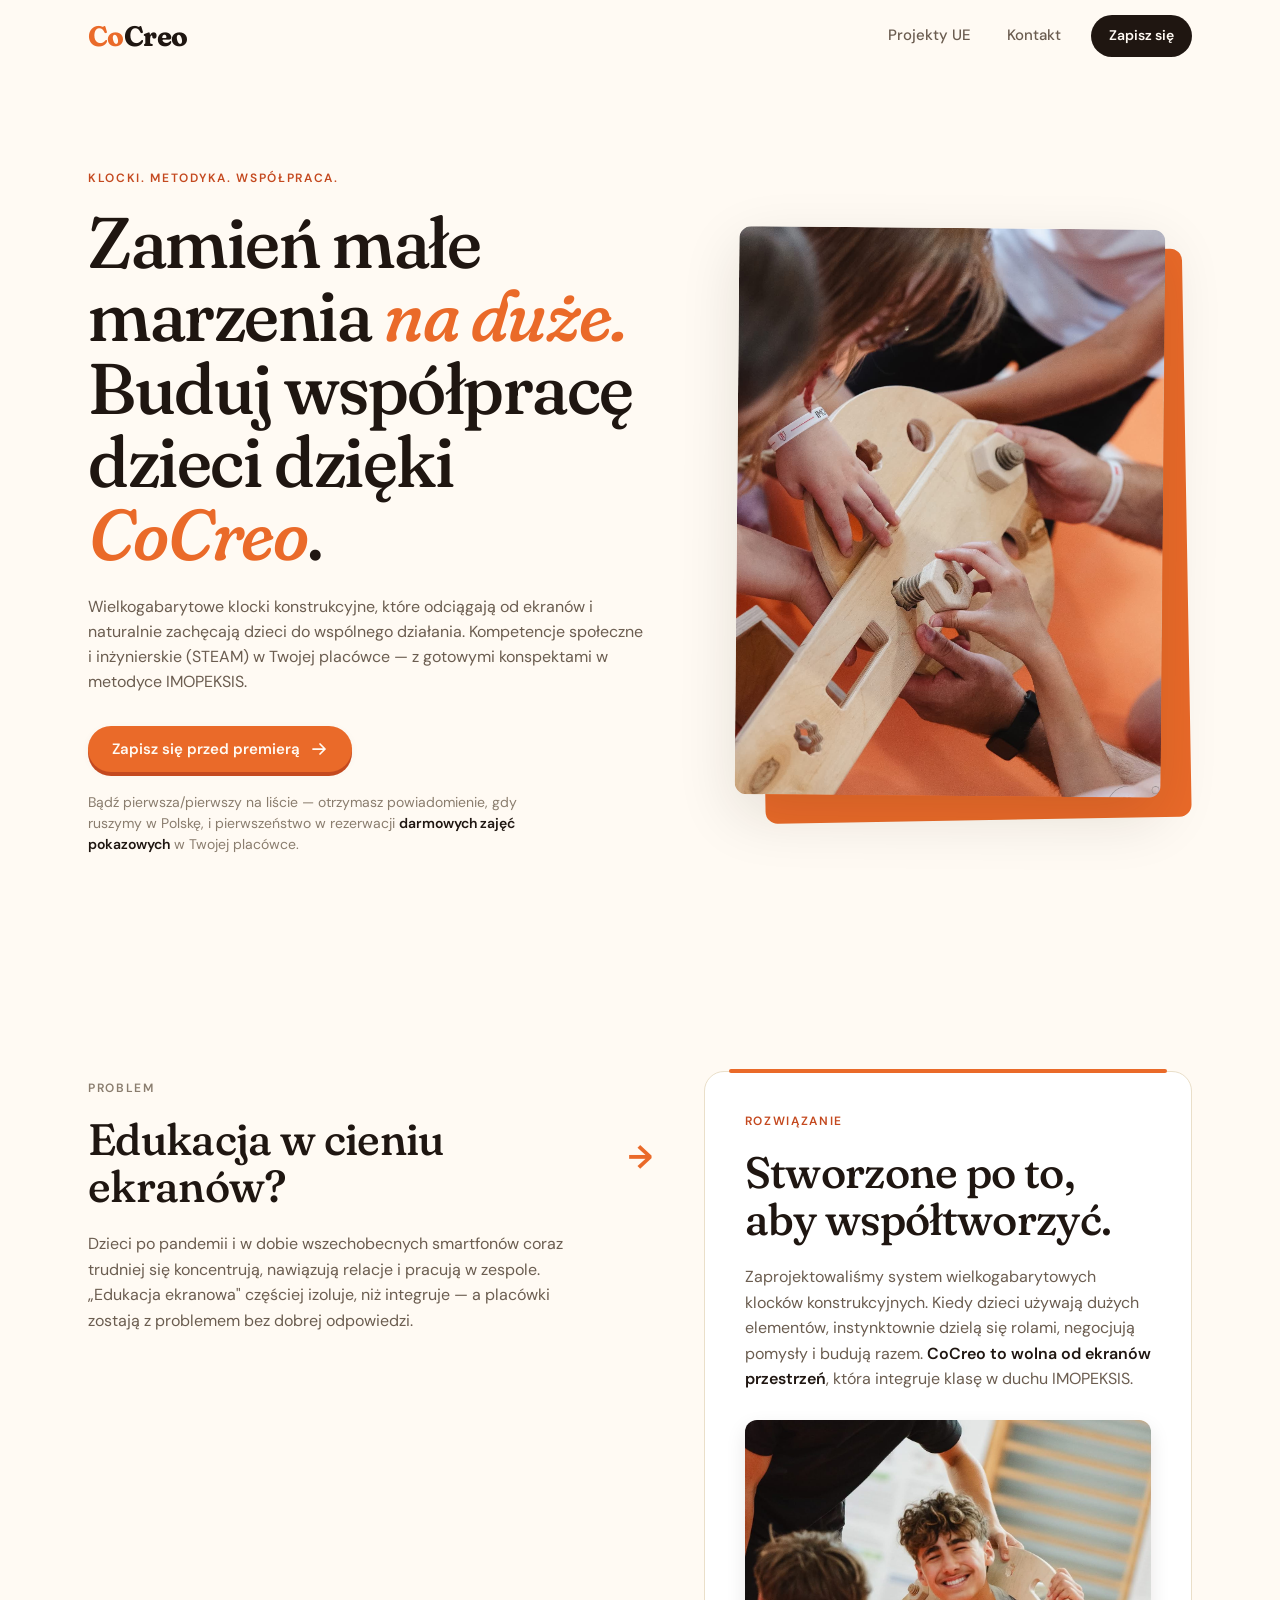
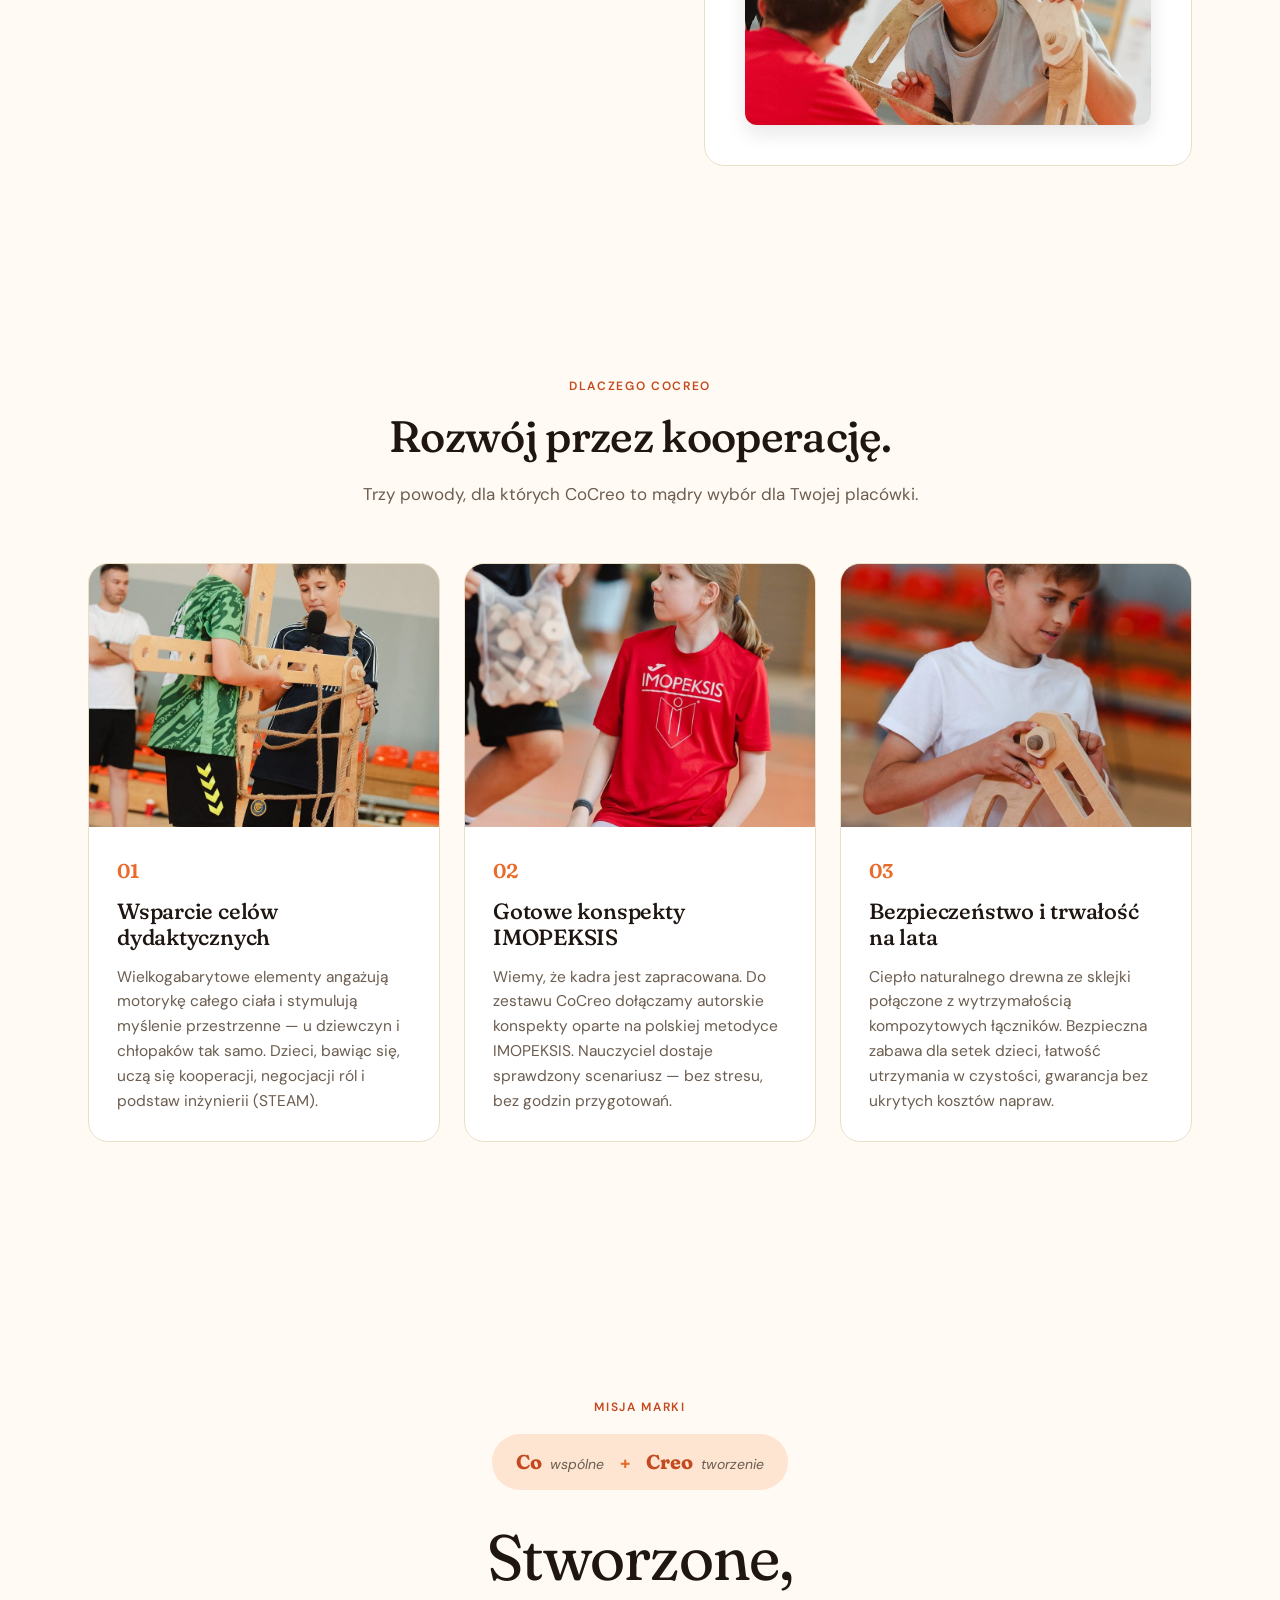
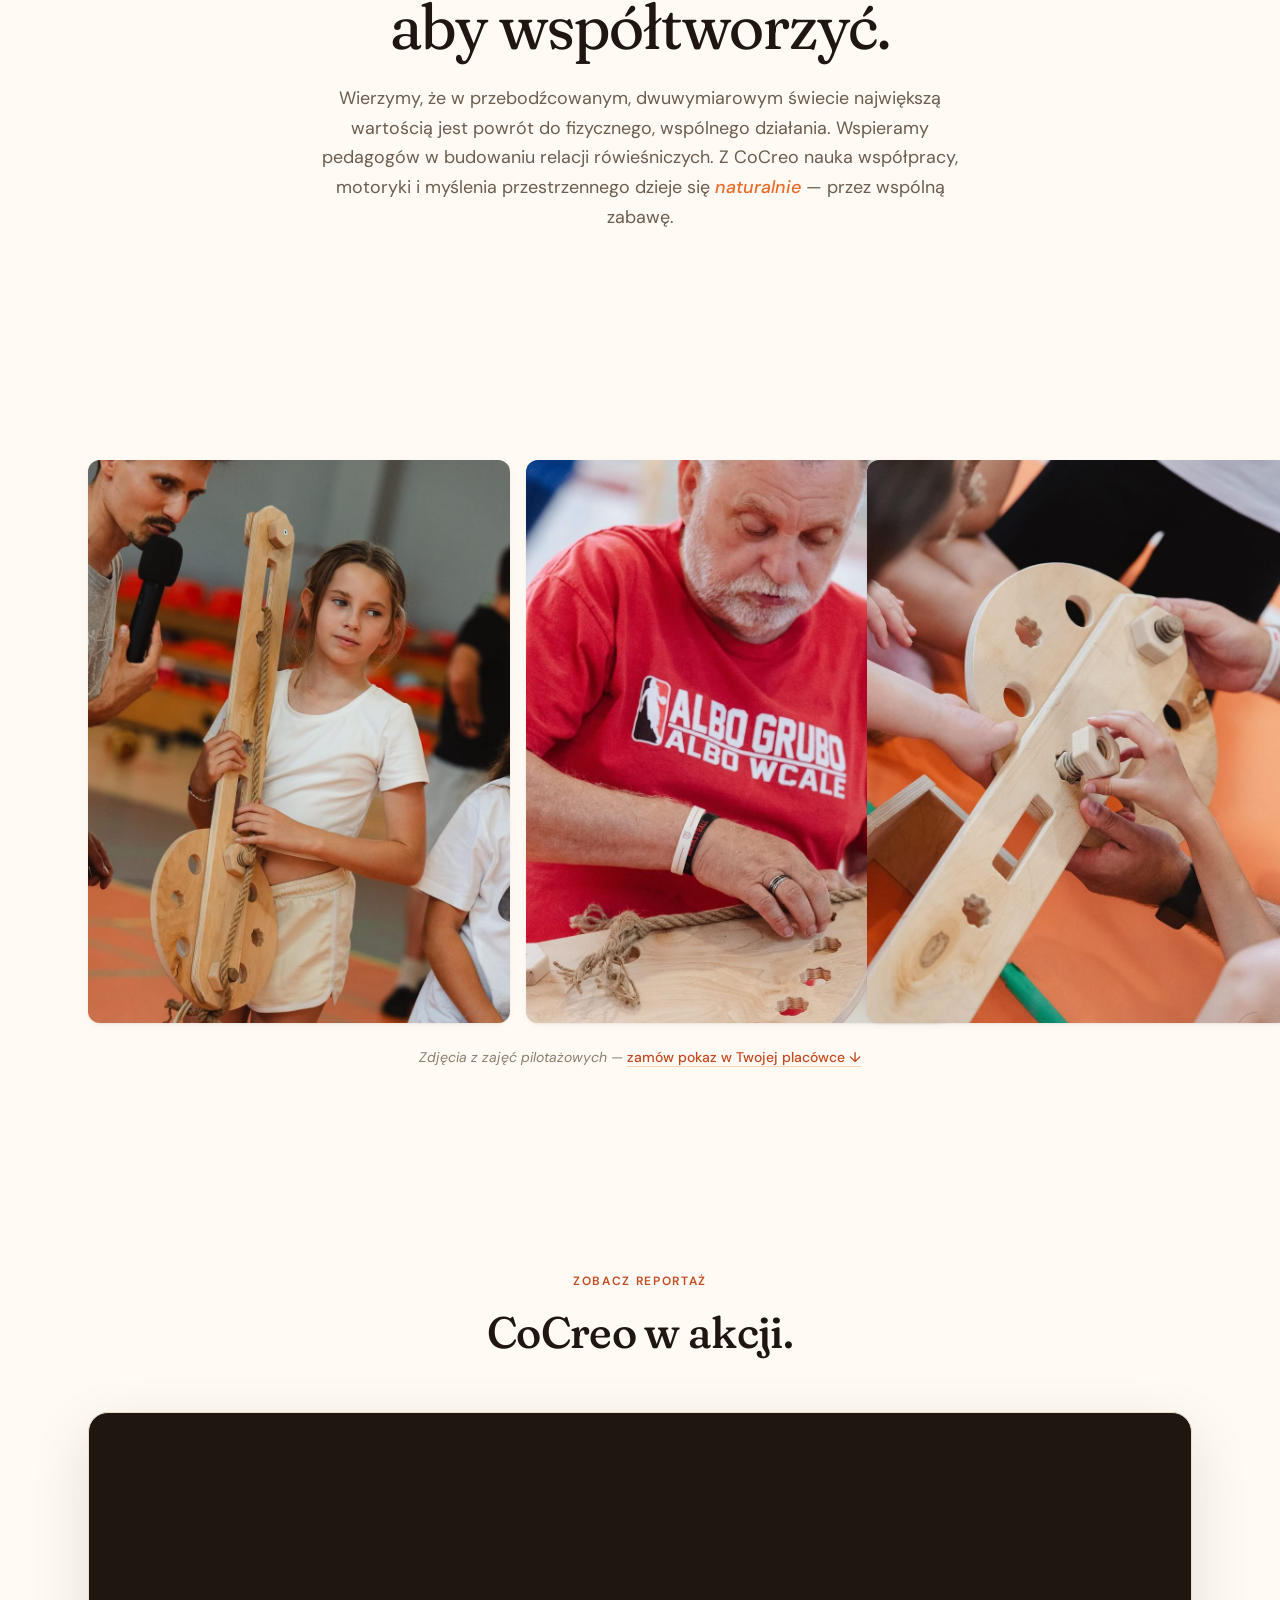
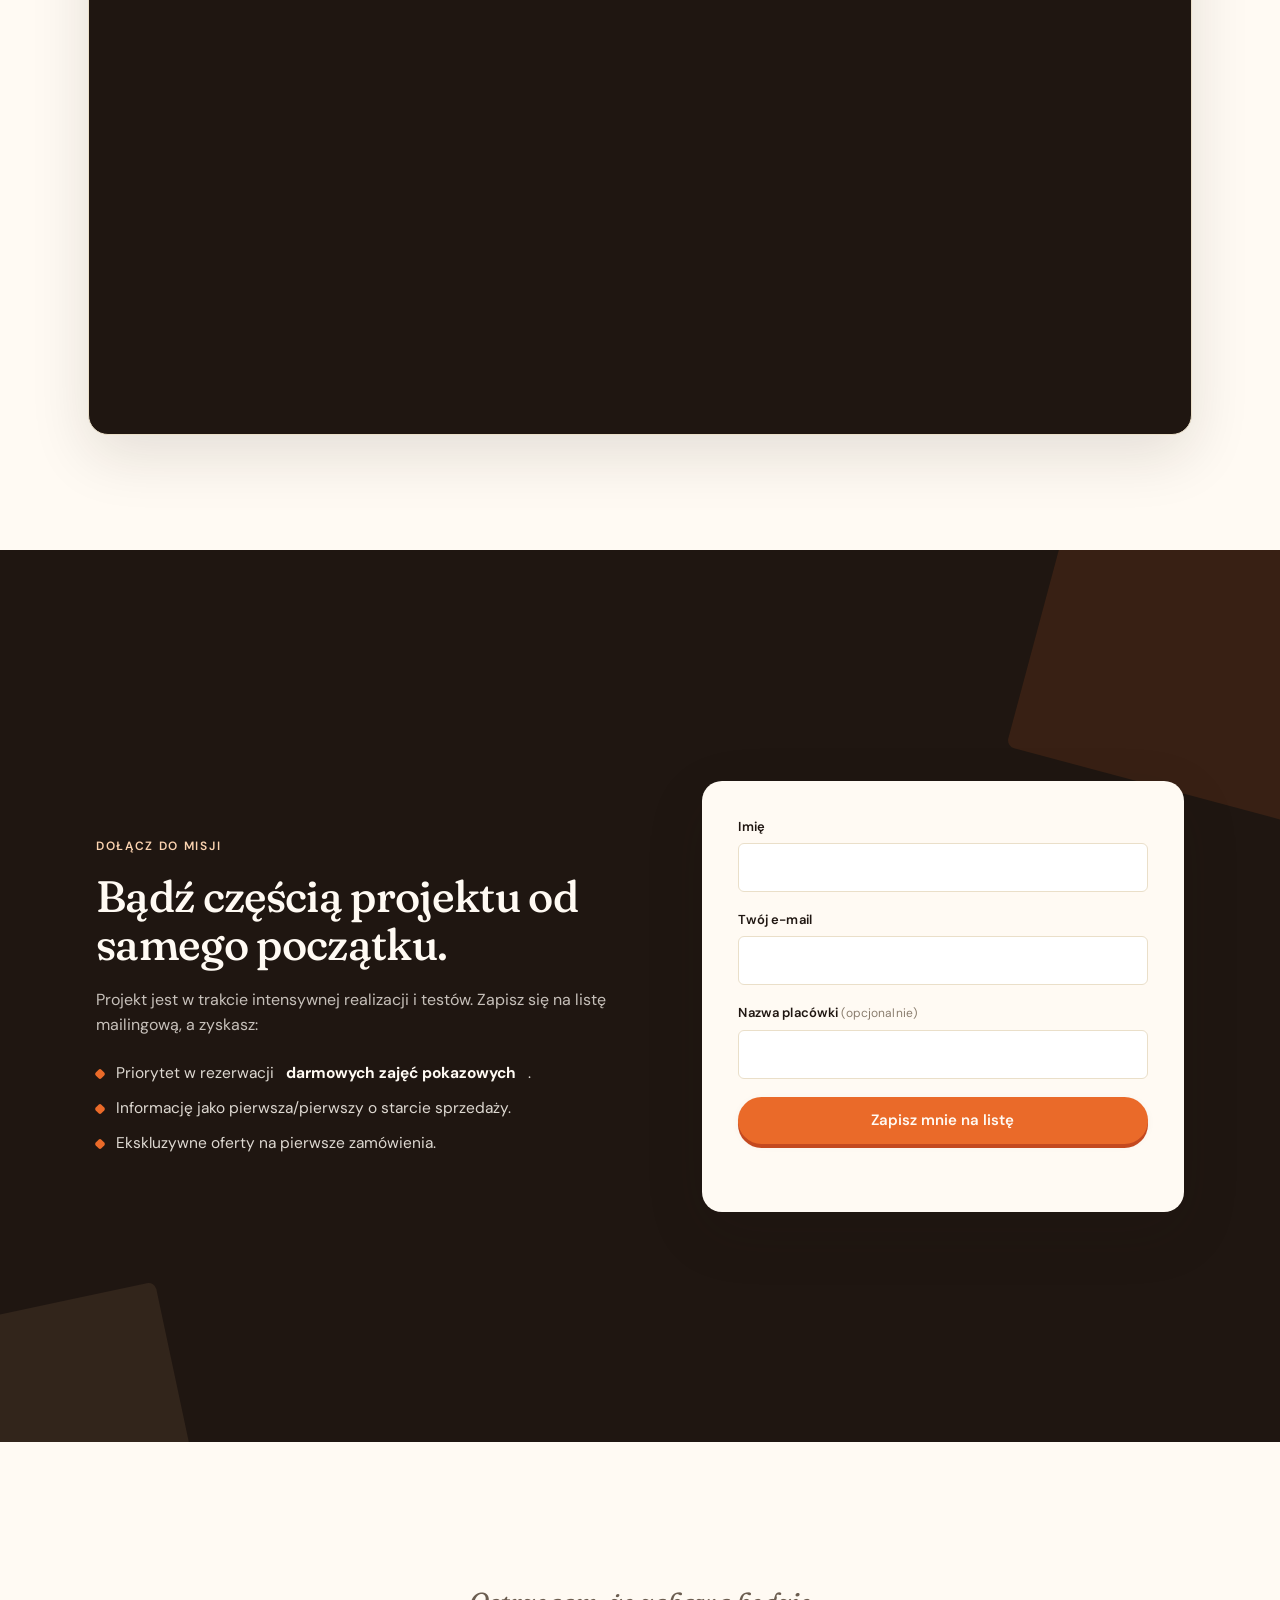
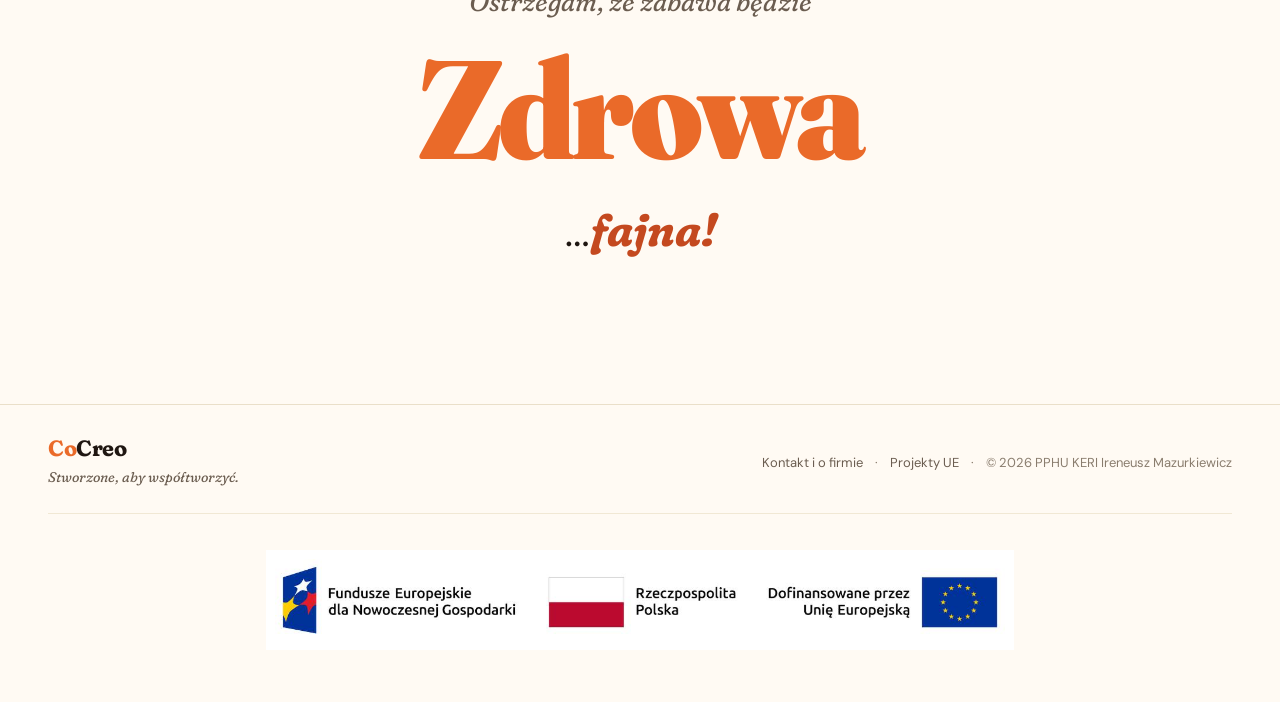
==== commit 427946f7: "Update index.html" ====
--- a/index.html
+++ b/index.html
@@ -234,7 +234,7 @@
           Alternatywy: basin.com, formsubmit.co, getform.io — składnia identyczna.
         -->
         <form class="signup__form"
-              action="https://formspree.io/f/YOUR_FORM_ID"
+              action="https://formspree.io/f/mrpzwbdv"
               method="POST"
               data-signup-form>
           <div class="field">
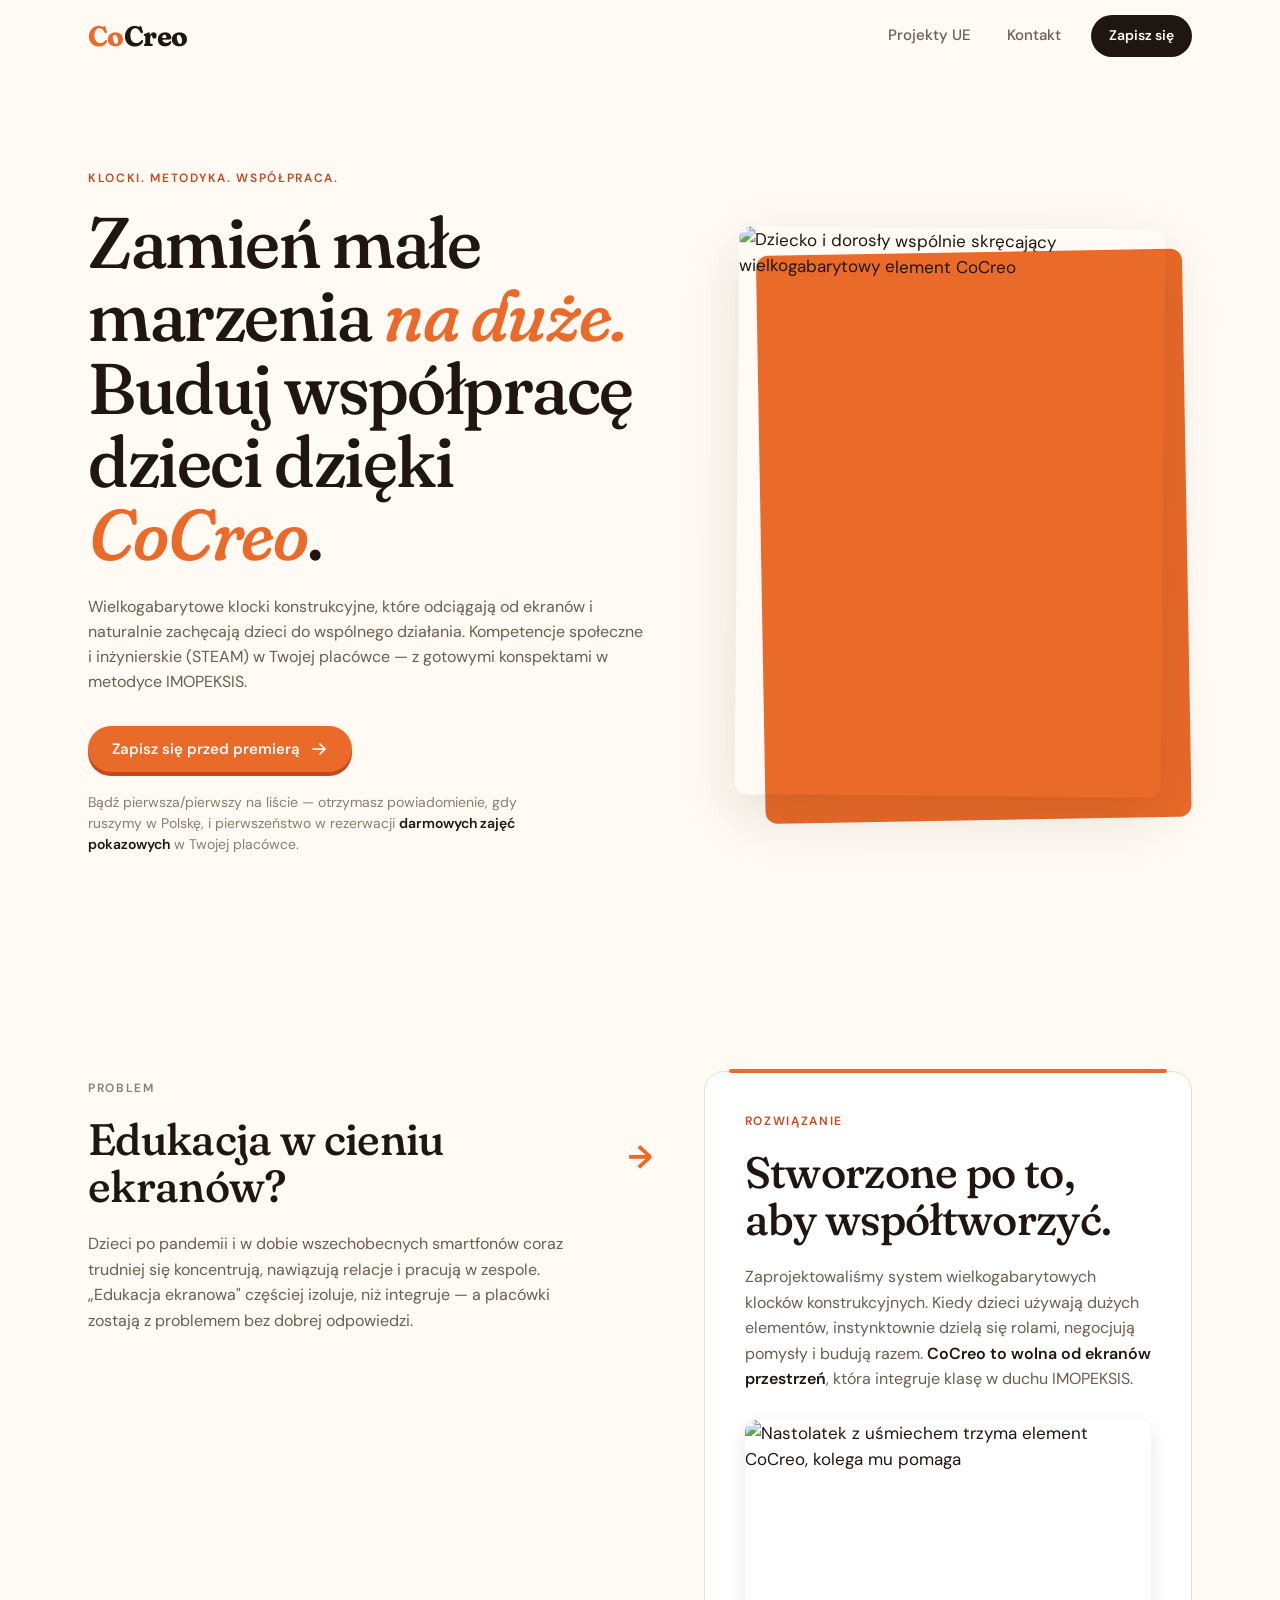
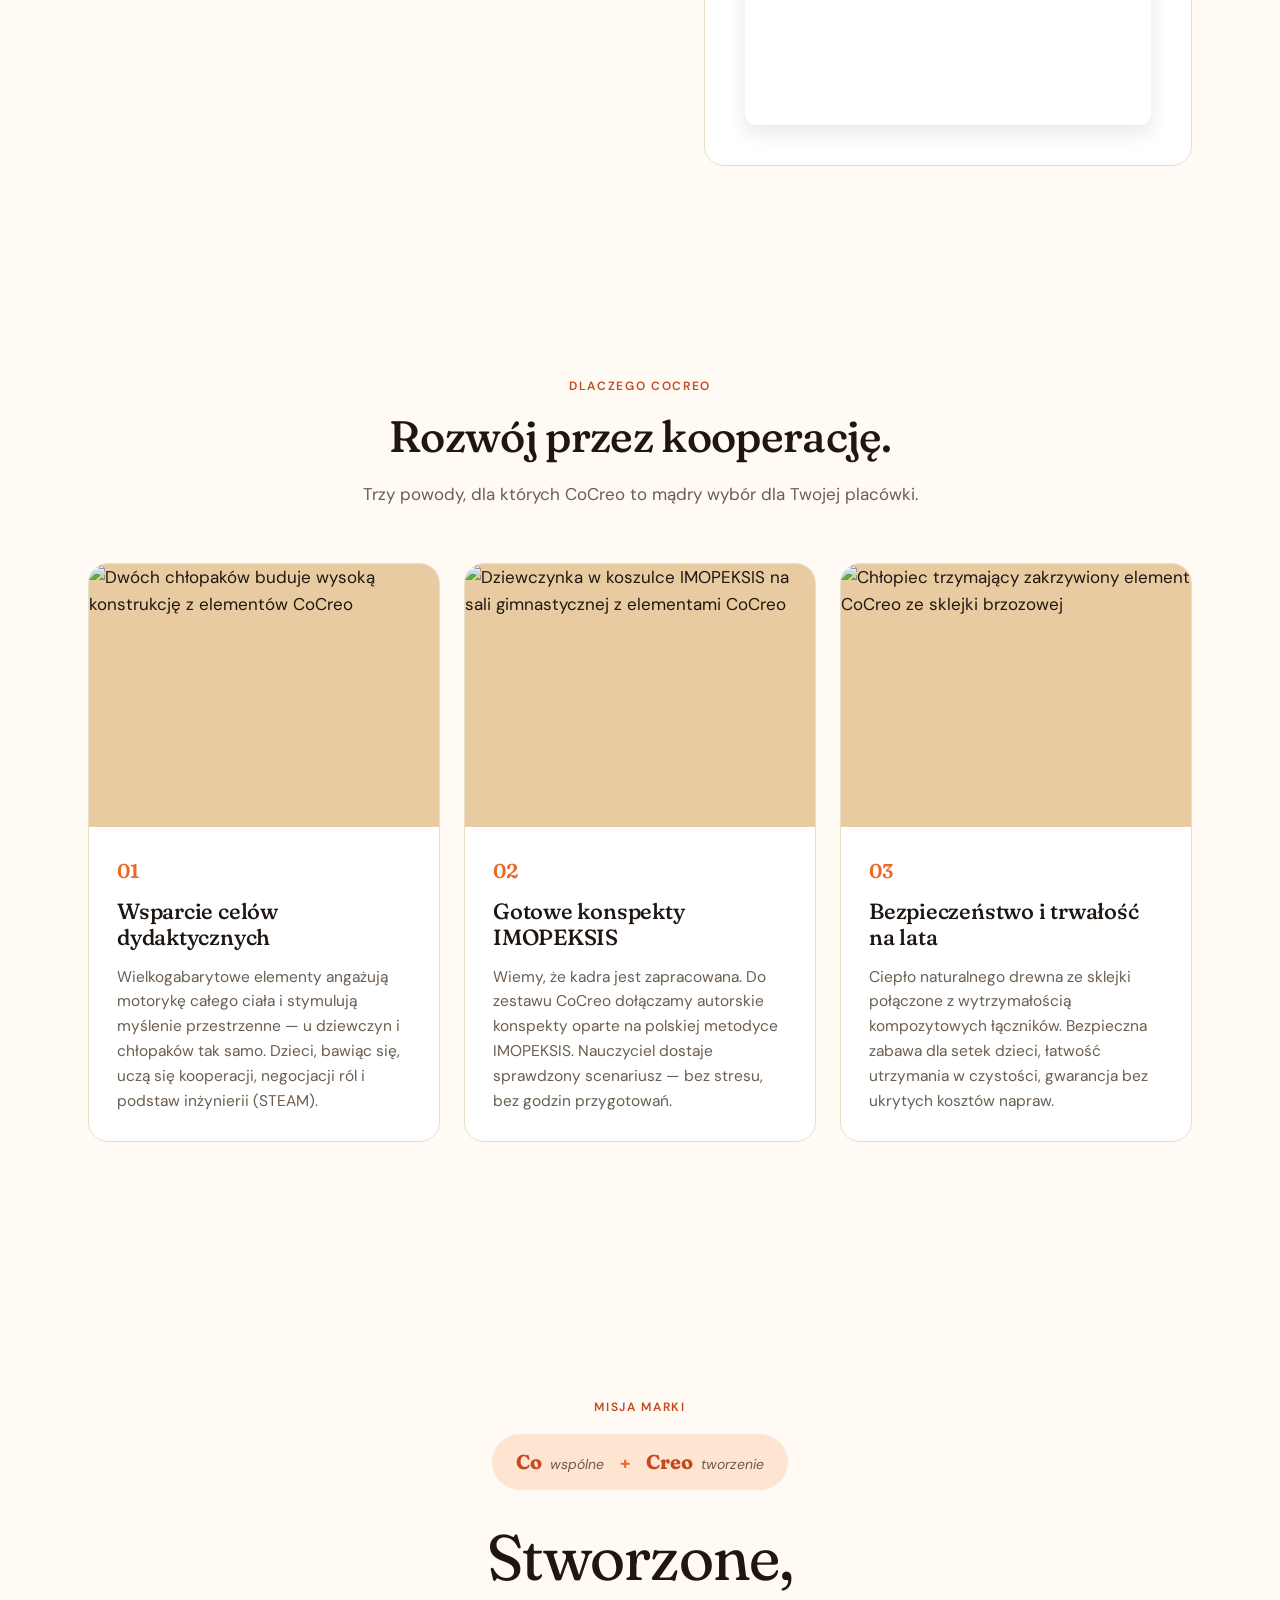
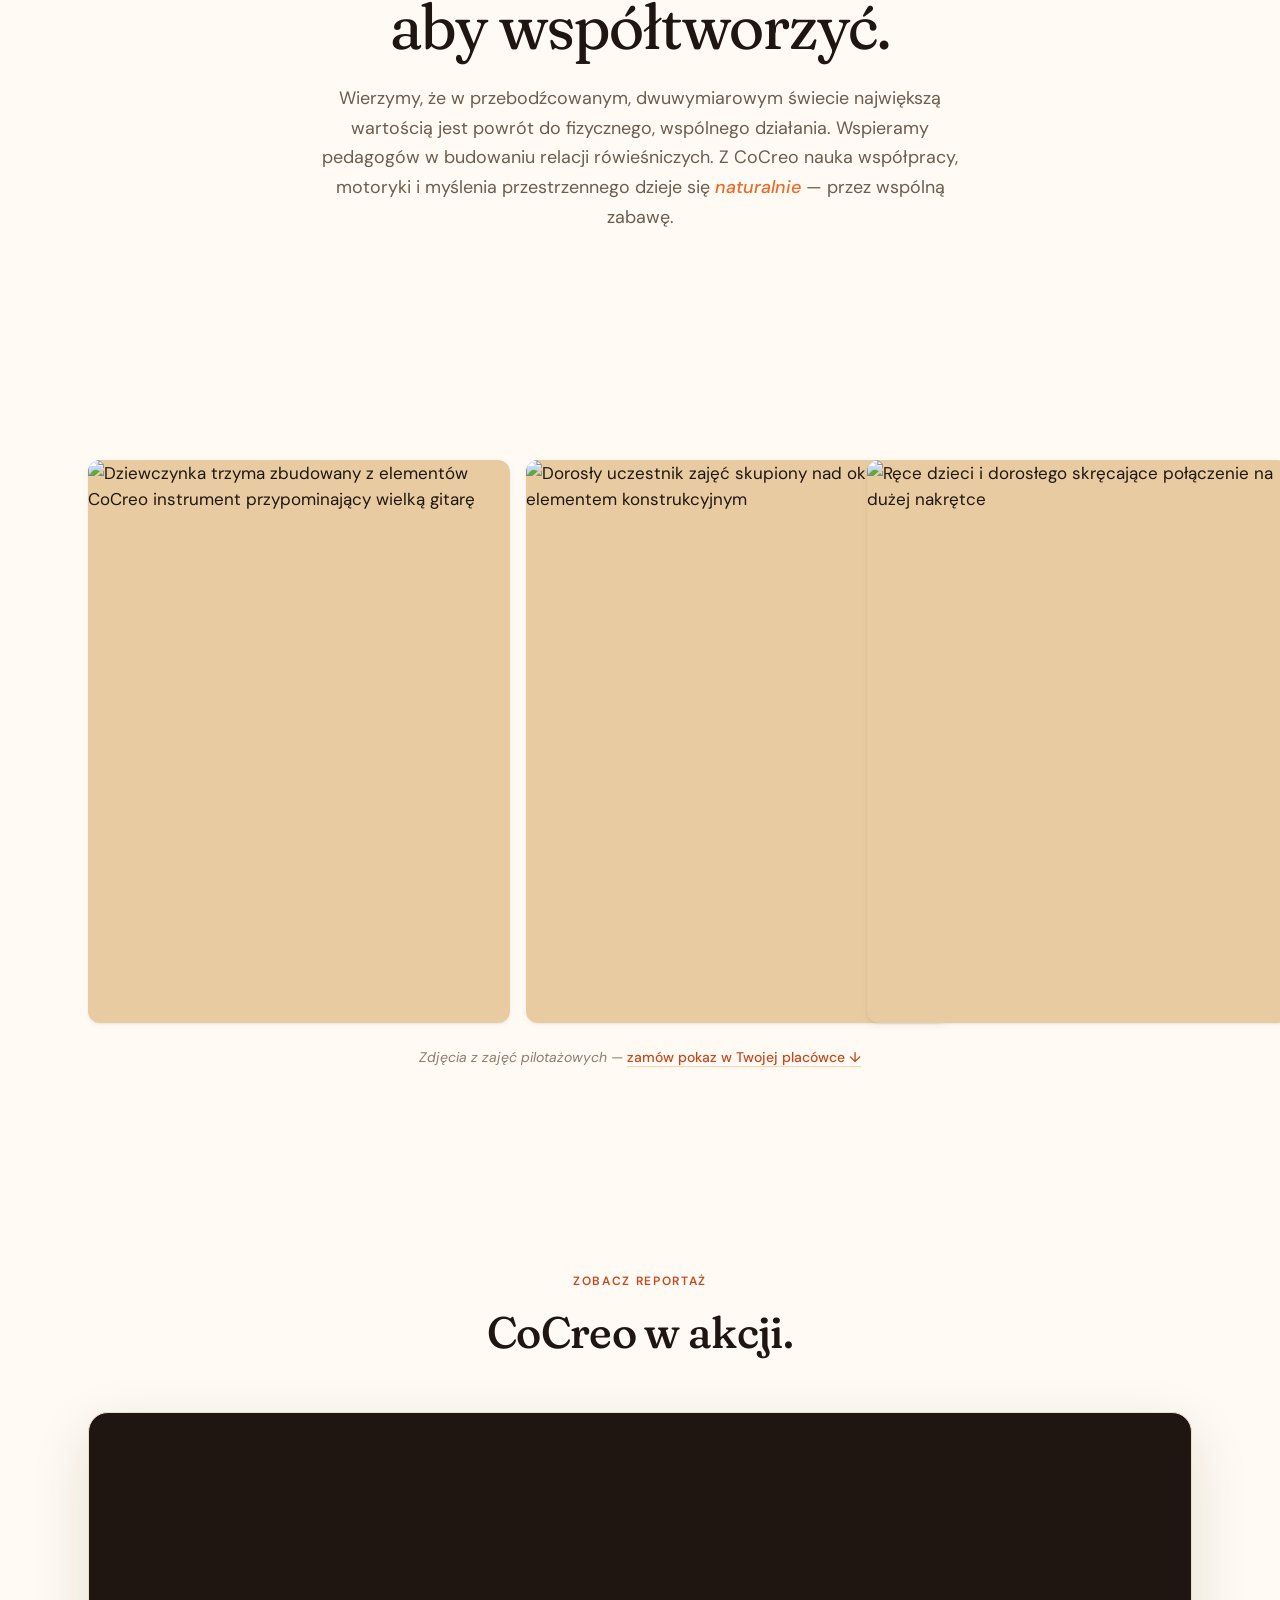
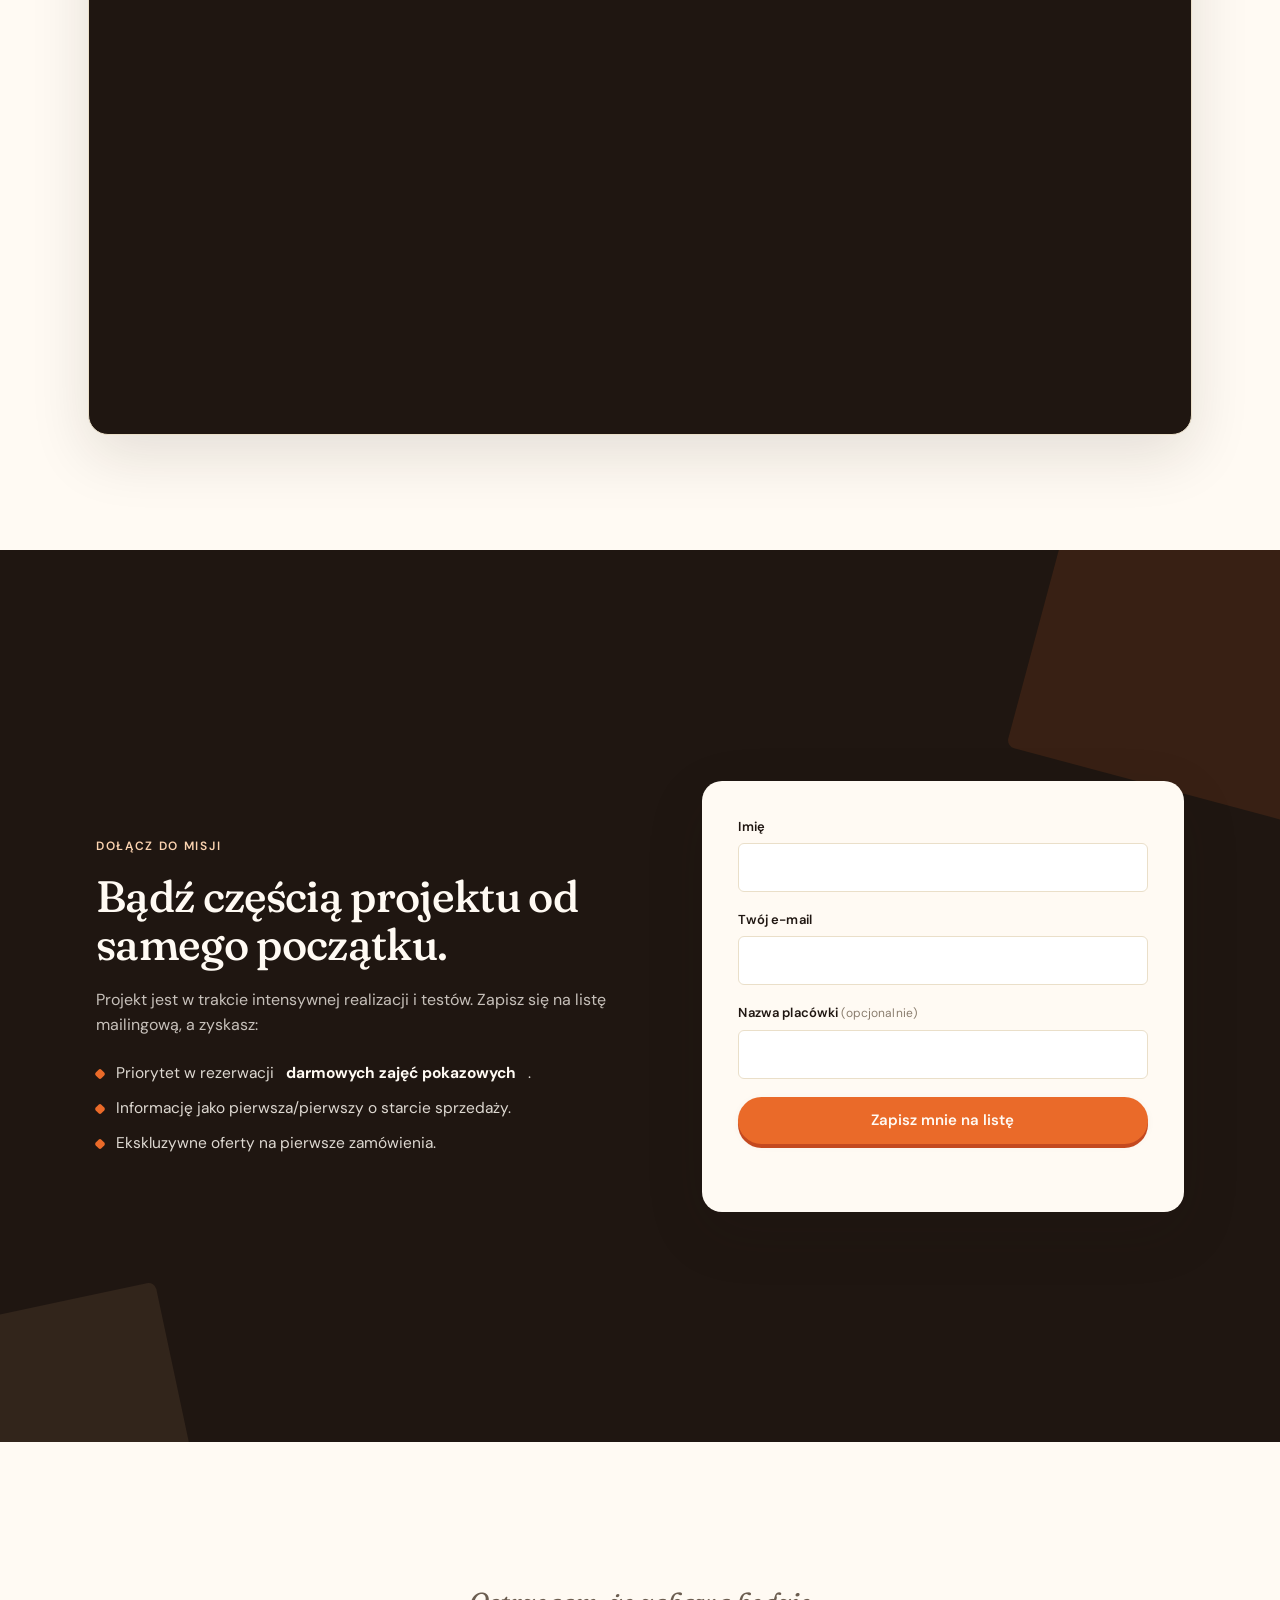
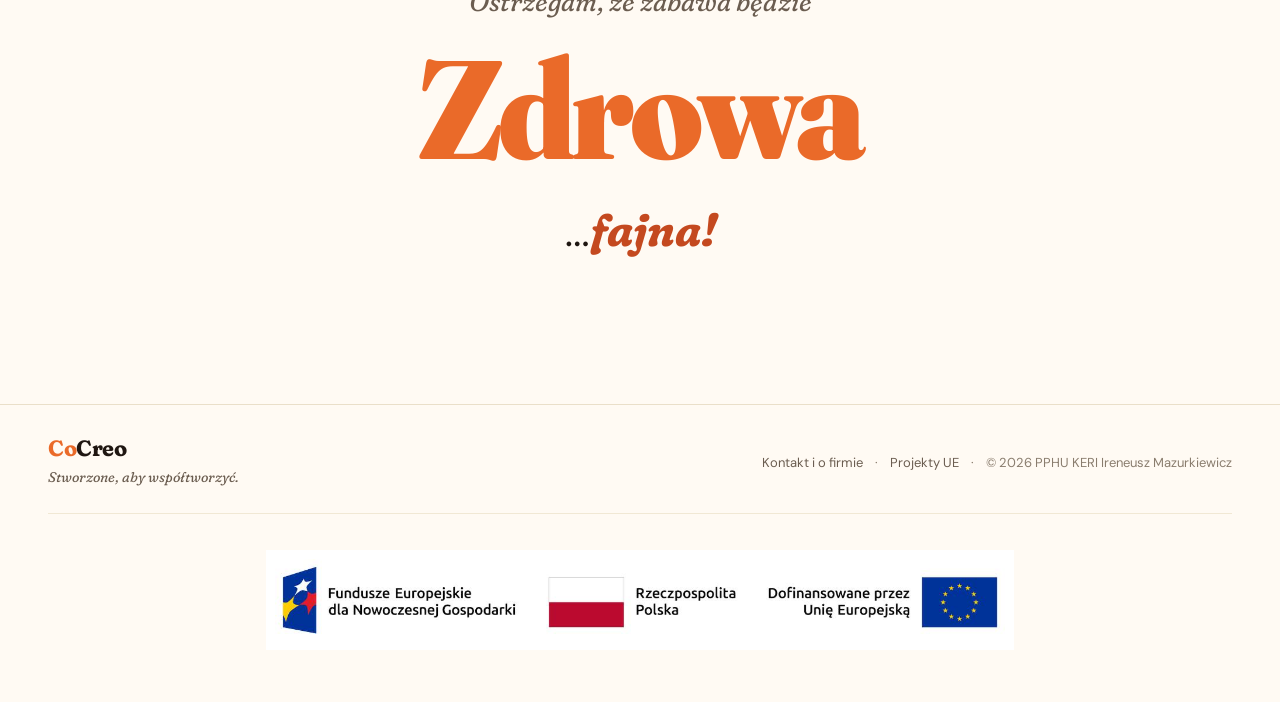
==== commit dce7185c: "Update index.html dodanie "a"" ====
--- a/index.html
+++ b/index.html
@@ -62,7 +62,7 @@
           <div class="photo-frame photo-frame--hero">
             <span class="photo-frame__accent" aria-hidden="true"></span>
             <img
-              src="images/hero-collab.jpg"
+              src="aimages/hero-collab.jpg"
               alt="Dziecko i dorosły wspólnie skręcający wielkogabarytowy element CoCreo"
               width="1367" height="2048"
               fetchpriority="high" />
@@ -92,7 +92,7 @@
           Zaprojektowaliśmy system wielkogabarytowych klocków konstrukcyjnych. Kiedy dzieci używają dużych elementów, instynktownie dzielą się rolami, negocjują pomysły i budują razem. <strong>CoCreo to wolna od ekranów przestrzeń</strong>, która integruje klasę w duchu IMOPEKSIS.
         </p>
         <div class="split__photo">
-          <img src="images/joy-teamwork.jpg"
+          <img src="aimages/joy-teamwork.jpg"
                alt="Nastolatek z uśmiechem trzyma element CoCreo, kolega mu pomaga"
                width="1200" height="1797" loading="lazy" />
         </div>
@@ -110,7 +110,7 @@
       <div class="cards">
         <article class="card">
           <div class="card__photo">
-            <img src="images/building-scale.jpg"
+            <img src="aimages/building-scale.jpg"
                  alt="Dwóch chłopaków buduje wysoką konstrukcję z elementów CoCreo"
                  width="900" height="1348" loading="lazy" />
           </div>
@@ -125,7 +125,7 @@
 
         <article class="card">
           <div class="card__photo">
-            <img src="images/imopeksis-girl.jpg"
+            <img src="aimages/imopeksis-girl.jpg"
                  alt="Dziewczynka w koszulce IMOPEKSIS na sali gimnastycznej z elementami CoCreo"
                  width="900" height="1348" loading="lazy" />
           </div>
@@ -140,7 +140,7 @@
 
         <article class="card">
           <div class="card__photo">
-            <img src="images/element-close.jpg"
+            <img src="aimages/element-close.jpg"
                  alt="Chłopiec trzymający zakrzywiony element CoCreo ze sklejki brzozowej"
                  width="900" height="1348" loading="lazy" />
           </div>
@@ -175,17 +175,17 @@
     <section class="section gallery" id="galeria" aria-label="Zdjęcia z zajęć">
       <div class="gallery__grid">
         <figure class="gallery__item gallery__item--tall">
-          <img src="images/creative-instrument.jpg"
+          <img src="aimages/creative-instrument.jpg"
                alt="Dziewczynka trzyma zbudowany z elementów CoCreo instrument przypominający wielką gitarę"
                width="900" height="1348" loading="lazy" />
         </figure>
         <figure class="gallery__item">
-          <img src="images/craft-albo-grubo.jpg"
+          <img src="aimages/craft-albo-grubo.jpg"
                alt="Dorosły uczestnik zajęć skupiony nad okrągłym elementem konstrukcyjnym"
                width="900" height="1348" loading="lazy" />
         </figure>
         <figure class="gallery__item">
-          <img src="images/hands-detail.jpg"
+          <img src="aimages/hands-detail.jpg"
                alt="Ręce dzieci i dorosłego skręcające połączenie na dużej nakrętce"
                width="900" height="1348" loading="lazy" />
         </figure>
